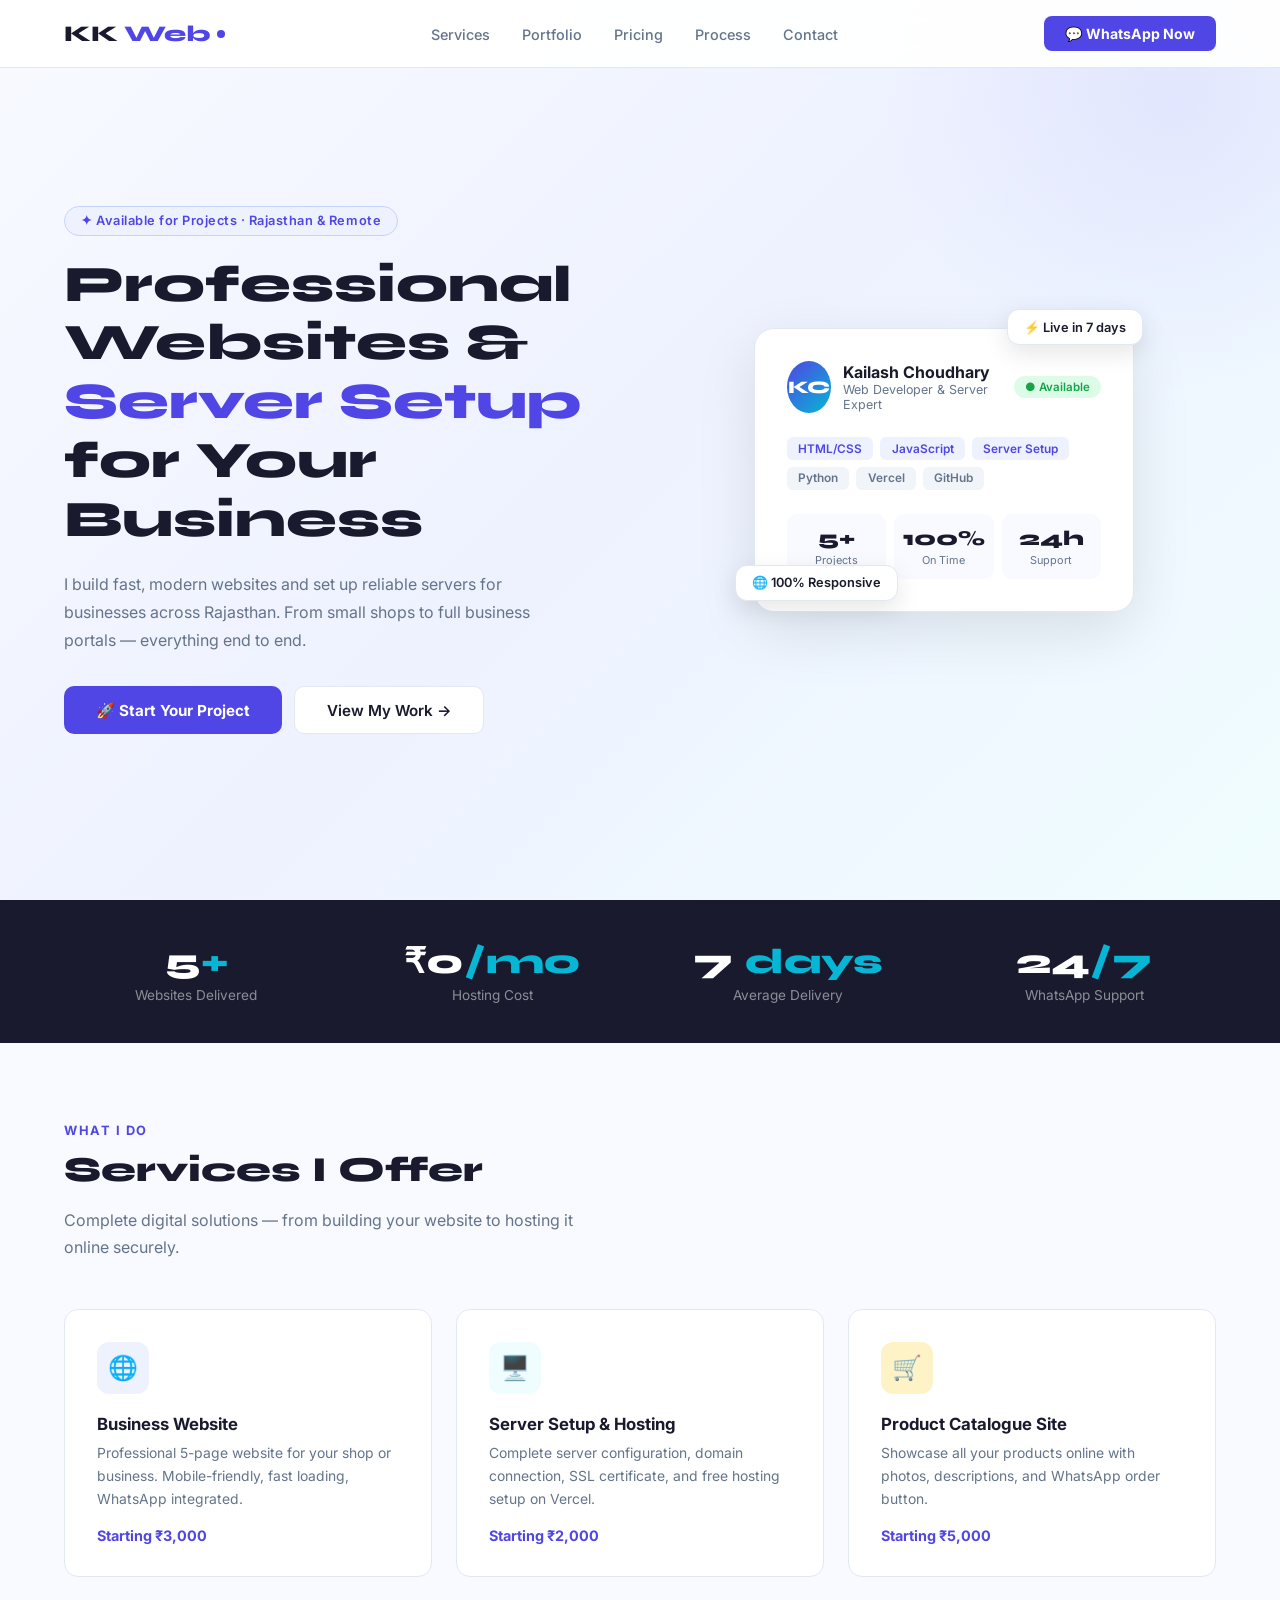
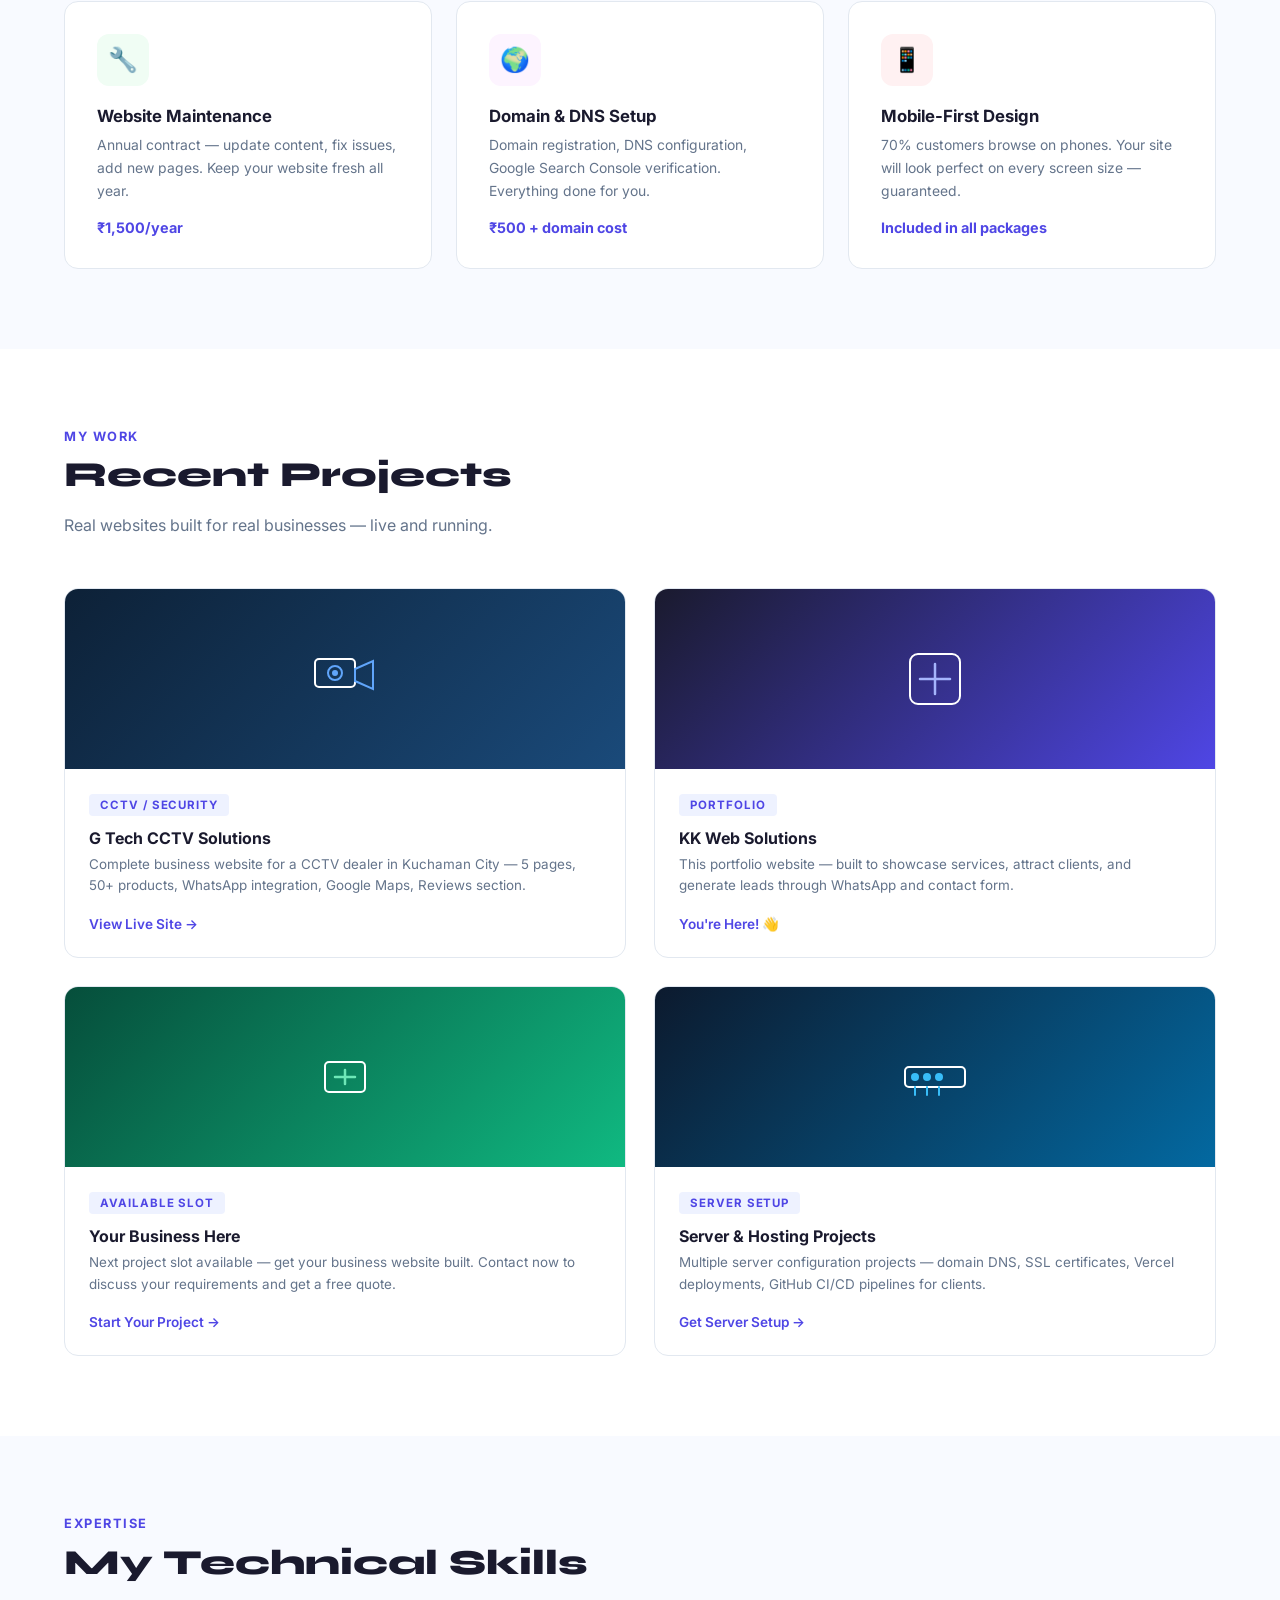
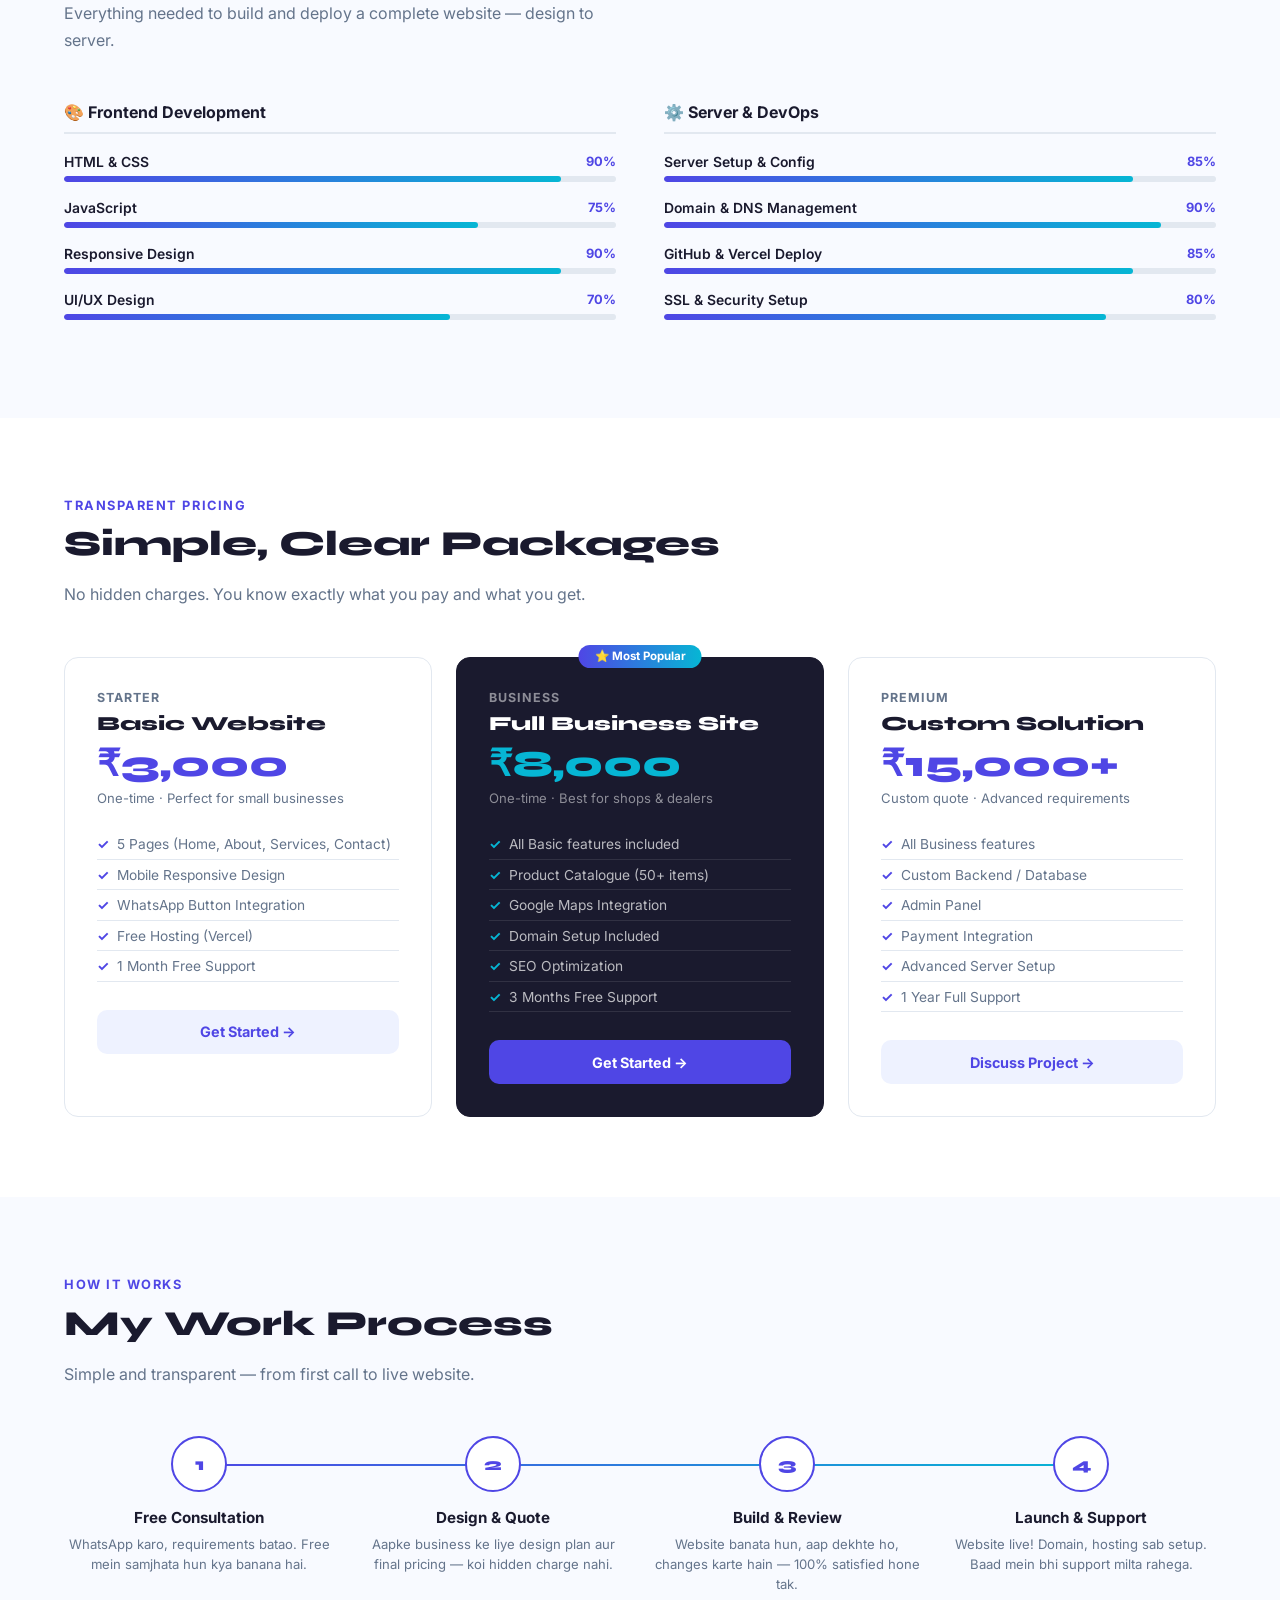
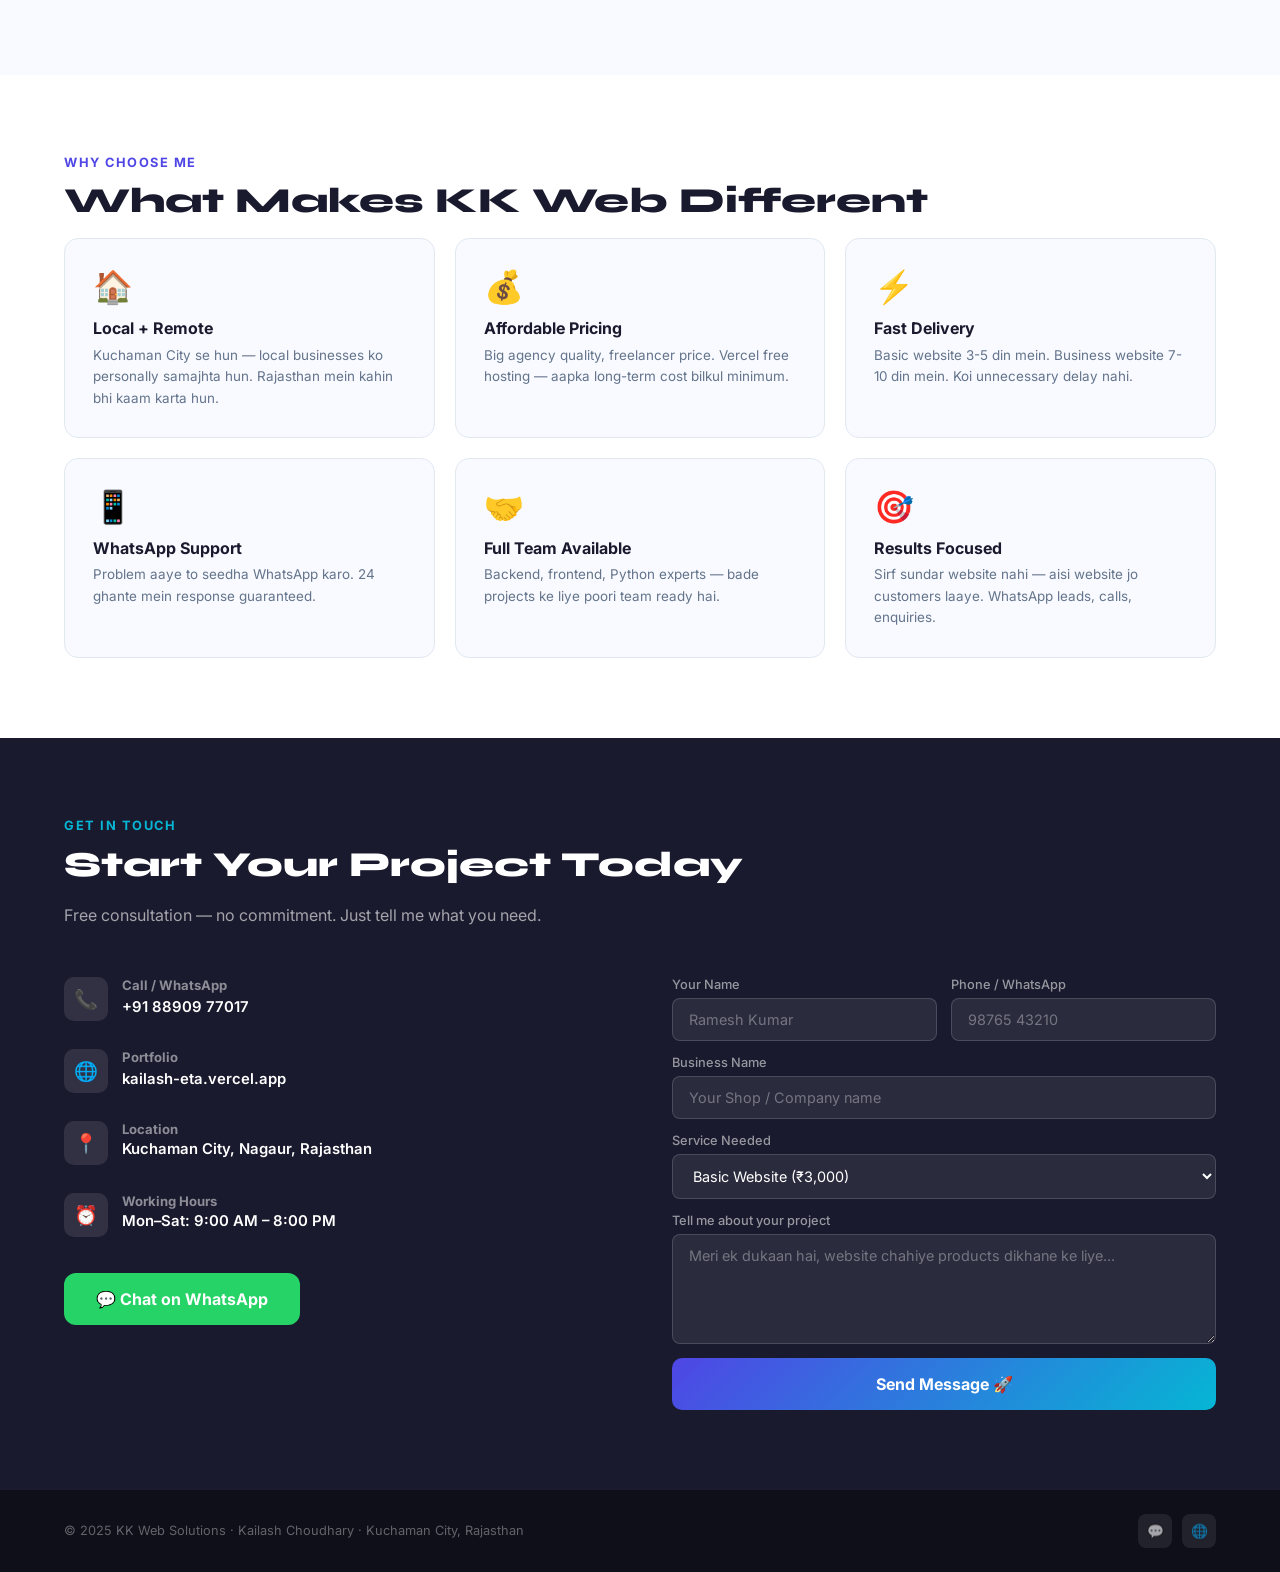
==== index.html @ e20eea6d "Rename kkweb-portfolio.html to index.html" ====
<!DOCTYPE html>
<html lang="en">
<head>
  <meta charset="UTF-8"/>
  <meta name="viewport" content="width=device-width, initial-scale=1.0"/>
  <title>KK Web Solutions — Web Developer & Server Expert</title>
  <meta name="description" content="KK Web Solutions — Professional website development, server setup & hosting for businesses across Rajasthan."/>
  <link rel="preconnect" href="https://fonts.googleapis.com"/>
  <link href="https://fonts.googleapis.com/css2?family=Inter:wght@400;500;600;700;800;900&family=Syne:wght@700;800&display=swap" rel="stylesheet"/>
  <style>
    *,*::before,*::after{box-sizing:border-box;margin:0;padding:0}
    :root{--primary:#1a1a2e;--accent:#4f46e5;--accent2:#06b6d4;--text:#1a1a2e;--muted:#64748b;--border:#e2e8f0;--bg:#fff;--bg2:#f8faff;--r:14px}
    html{scroll-behavior:smooth}
    body{font-family:'Inter',sans-serif;color:var(--text);background:var(--bg);overflow-x:hidden}

    /* NAV */
    .navbar{position:fixed;top:0;left:0;right:0;z-index:999;background:rgba(255,255,255,.93);backdrop-filter:blur(12px);border-bottom:1px solid var(--border);padding:0 5%;display:flex;align-items:center;justify-content:space-between;height:68px}
    .nav-logo{font-family:'Syne',sans-serif;font-size:1.4rem;font-weight:800;color:var(--primary);text-decoration:none;display:flex;align-items:center;gap:6px}
    .nav-logo span{color:var(--accent)}
    .nav-dot{width:8px;height:8px;border-radius:50%;background:var(--accent);display:inline-block;animation:pulse 2s infinite}
    @keyframes pulse{0%,100%{transform:scale(1);opacity:1}50%{transform:scale(1.5);opacity:.5}}
    .nav-links{display:flex;gap:2rem;list-style:none}
    .nav-links a{text-decoration:none;color:var(--muted);font-weight:500;font-size:.9rem;transition:color .2s}
    .nav-links a:hover{color:var(--accent)}
    .nav-cta{background:var(--accent);color:#fff;padding:.55rem 1.3rem;border-radius:8px;font-weight:700;font-size:.88rem;text-decoration:none;transition:background .2s;white-space:nowrap}
    .nav-cta:hover{background:#4338ca}
    .hamburger{display:none;background:none;border:none;cursor:pointer;font-size:1.5rem;color:var(--text)}
    .mobile-menu{display:none;position:fixed;top:68px;left:0;right:0;background:#fff;border-bottom:1px solid var(--border);padding:1rem 5%;z-index:998;flex-direction:column}
    .mobile-menu.open{display:flex}
    .mobile-menu a{padding:.9rem 0;color:var(--text);text-decoration:none;font-weight:600;border-bottom:1px solid var(--border);font-size:.95rem}

    /* HERO */
    .hero{min-height:100vh;padding:120px 5% 80px;display:flex;align-items:center;background:linear-gradient(135deg,#f8faff 0%,#eef2ff 50%,#f0fdff 100%);position:relative;overflow:hidden}
    .hero::before{content:'';position:absolute;top:-200px;right:-200px;width:600px;height:600px;background:radial-gradient(circle,rgba(79,70,229,.08) 0%,transparent 70%);border-radius:50%}
    .hero-inner{max-width:1200px;margin:0 auto;width:100%;display:grid;grid-template-columns:1fr 1fr;gap:4rem;align-items:center;position:relative;z-index:1}
    .hero-badge{display:inline-flex;align-items:center;gap:6px;background:#eef2ff;color:var(--accent);padding:.4rem 1rem;border-radius:50px;font-size:.8rem;font-weight:600;letter-spacing:.04em;margin-bottom:1.25rem;border:1px solid #c7d2fe}
    .hero h1{font-family:'Syne',sans-serif;font-size:clamp(2rem,4vw,3.2rem);font-weight:800;line-height:1.15;color:var(--primary);margin-bottom:1.25rem}
    .hero h1 em{color:var(--accent);font-style:normal}
    .hero p{font-size:1rem;color:var(--muted);line-height:1.75;margin-bottom:2rem;max-width:480px}
    .hero-btns{display:flex;gap:12px;flex-wrap:wrap}
    .btn-primary{background:var(--accent);color:#fff;padding:.85rem 2rem;border-radius:10px;font-weight:700;font-size:.95rem;text-decoration:none;transition:all .2s;display:inline-flex;align-items:center;gap:8px}
    .btn-primary:hover{background:#4338ca;transform:translateY(-2px);box-shadow:0 8px 24px rgba(79,70,229,.3)}
    .btn-secondary{background:#fff;color:var(--primary);padding:.85rem 2rem;border-radius:10px;font-weight:600;font-size:.95rem;text-decoration:none;transition:all .2s;border:1.5px solid var(--border);display:inline-flex;align-items:center;gap:8px}
    .btn-secondary:hover{border-color:var(--accent);color:var(--accent)}

    /* HERO CARD */
    .hero-visual{display:flex;align-items:center;justify-content:center;position:relative}
    .hero-card{background:#fff;border-radius:20px;padding:2rem;box-shadow:0 20px 60px rgba(0,0,0,.1);width:100%;max-width:380px;border:1px solid var(--border);position:relative}
    .float-badge{position:absolute;background:#fff;border-radius:12px;padding:.6rem 1rem;box-shadow:0 8px 24px rgba(0,0,0,.1);font-size:.8rem;font-weight:600;display:flex;align-items:center;gap:6px;border:1px solid var(--border);animation:floatY 3s ease-in-out infinite}
    .fb1{top:-20px;right:-10px}
    .fb2{bottom:10px;left:-20px;animation-delay:1s}
    @keyframes floatY{0%,100%{transform:translateY(0)}50%{transform:translateY(-8px)}}
    .hc-top{display:flex;align-items:center;gap:12px;margin-bottom:1.5rem}
    .hc-av{width:52px;height:52px;border-radius:50%;background:linear-gradient(135deg,var(--accent),var(--accent2));display:flex;align-items:center;justify-content:center;color:#fff;font-family:'Syne',sans-serif;font-weight:800;font-size:1.1rem}
    .hc-name{font-weight:700;font-size:1rem}
    .hc-role{font-size:.78rem;color:var(--muted)}
    .hc-status{margin-left:auto;background:#dcfce7;color:#16a34a;font-size:.72rem;font-weight:600;padding:.25rem .7rem;border-radius:50px;white-space:nowrap}
    .hc-tags{display:flex;flex-wrap:wrap;gap:7px;margin-bottom:1.5rem}
    .hc-tag{background:#f1f5f9;color:var(--muted);font-size:.74rem;font-weight:600;padding:.28rem .7rem;border-radius:6px}
    .hc-tag.on{background:#eef2ff;color:var(--accent)}
    .hc-stats{display:grid;grid-template-columns:1fr 1fr 1fr;gap:8px}
    .hc-stat{background:var(--bg2);border-radius:10px;padding:.75rem .5rem;text-align:center}
    .hc-stat-n{font-family:'Syne',sans-serif;font-weight:800;font-size:1.3rem;color:var(--primary)}
    .hc-stat-l{font-size:.68rem;color:var(--muted);margin-top:2px}

    /* STATS BAR */
    .stats-bar{background:var(--primary);padding:2.5rem 5%}
    .stats-bar-inner{max-width:1200px;margin:0 auto;display:grid;grid-template-columns:repeat(4,1fr);gap:2rem;text-align:center}
    .stat-n{font-family:'Syne',sans-serif;font-size:2.2rem;font-weight:800;color:#fff}
    .stat-n span{color:var(--accent2)}
    .stat-l{font-size:.85rem;color:rgba(255,255,255,.5);margin-top:4px}

    /* COMMON */
    section{padding:5rem 5%}
    .container{max-width:1200px;margin:0 auto}
    .eyebrow{font-size:.8rem;font-weight:700;letter-spacing:.12em;text-transform:uppercase;color:var(--accent);margin-bottom:.6rem}
    .s-title{font-family:'Syne',sans-serif;font-size:clamp(1.6rem,3vw,2.2rem);font-weight:800;color:var(--primary);margin-bottom:1rem}
    .s-sub{font-size:1rem;color:var(--muted);max-width:540px;line-height:1.7;margin-bottom:3rem}

    /* SERVICES */
    #services{background:var(--bg2)}
    .services-grid{display:grid;grid-template-columns:repeat(3,1fr);gap:24px}
    .svc-card{background:#fff;border-radius:var(--r);padding:2rem;border:1.5px solid var(--border);transition:all .3s;position:relative;overflow:hidden}
    .svc-card::before{content:'';position:absolute;top:0;left:0;right:0;height:3px;background:linear-gradient(90deg,var(--accent),var(--accent2));transform:scaleX(0);transition:transform .3s}
    .svc-card:hover{transform:translateY(-6px);box-shadow:0 20px 50px rgba(0,0,0,.08)}
    .svc-card:hover::before{transform:scaleX(1)}
    .svc-icon{width:52px;height:52px;border-radius:12px;display:flex;align-items:center;justify-content:center;font-size:1.5rem;margin-bottom:1.25rem}
    .svc-card h3{font-size:1.05rem;font-weight:700;margin-bottom:.5rem}
    .svc-card p{font-size:.87rem;color:var(--muted);line-height:1.65;margin-bottom:1rem}
    .svc-price{font-weight:700;color:var(--accent);font-size:.9rem}

    /* PORTFOLIO */
    #portfolio{background:#fff}
    .portfolio-grid{display:grid;grid-template-columns:repeat(2,1fr);gap:28px}
    .proj-card{border-radius:var(--r);overflow:hidden;border:1.5px solid var(--border);transition:all .3s}
    .proj-card:hover{transform:translateY(-4px);box-shadow:0 16px 40px rgba(0,0,0,.1)}
    .proj-thumb{height:180px;display:flex;align-items:center;justify-content:center}
    .proj-body{padding:1.5rem}
    .proj-tag{font-size:.72rem;font-weight:700;letter-spacing:.08em;text-transform:uppercase;color:var(--accent);background:#eef2ff;padding:.25rem .7rem;border-radius:4px;display:inline-block;margin-bottom:.75rem}
    .proj-body h3{font-size:1rem;font-weight:700;margin-bottom:.4rem}
    .proj-body p{font-size:.84rem;color:var(--muted);line-height:1.6;margin-bottom:1rem}
    .proj-link{font-size:.85rem;font-weight:600;color:var(--accent);text-decoration:none;display:inline-flex;align-items:center;gap:4px}
    .proj-link:hover{text-decoration:underline}

    /* SKILLS */
    #skills{background:var(--bg2)}
    .skills-grid{display:grid;grid-template-columns:repeat(2,1fr);gap:3rem}
    .skill-group h3{font-size:1rem;font-weight:700;margin-bottom:1.25rem;padding-bottom:.6rem;border-bottom:2px solid var(--border)}
    .skill-item{margin-bottom:1.1rem}
    .skill-top{display:flex;justify-content:space-between;margin-bottom:.4rem}
    .skill-name{font-size:.87rem;font-weight:600}
    .skill-pct{font-size:.8rem;color:var(--accent);font-weight:700}
    .skill-bar{height:6px;background:#e2e8f0;border-radius:3px;overflow:hidden}
    .skill-fill{height:100%;border-radius:3px;background:linear-gradient(90deg,var(--accent),var(--accent2))}

    /* PRICING */
    #pricing{background:#fff}
    .pricing-grid{display:grid;grid-template-columns:repeat(3,1fr);gap:24px}
    .price-card{border-radius:var(--r);border:1.5px solid var(--border);padding:2rem;transition:all .3s;position:relative}
    .price-card.featured{background:var(--primary);border-color:var(--primary);color:#fff}
    .feat-badge{position:absolute;top:-13px;left:50%;transform:translateX(-50%);background:linear-gradient(90deg,var(--accent),var(--accent2));color:#fff;font-size:.72rem;font-weight:700;padding:.3rem 1rem;border-radius:50px;white-space:nowrap}
    .price-card:not(.featured):hover{transform:translateY(-6px);box-shadow:0 20px 50px rgba(0,0,0,.08)}
    .p-label{font-size:.78rem;font-weight:700;letter-spacing:.08em;text-transform:uppercase;color:var(--muted);margin-bottom:.4rem}
    .price-card.featured .p-label{color:rgba(255,255,255,.5)}
    .p-name{font-family:'Syne',sans-serif;font-size:1.25rem;font-weight:800;margin-bottom:.4rem}
    .p-amount{font-family:'Syne',sans-serif;font-size:2.3rem;font-weight:800;color:var(--accent);margin-bottom:.2rem}
    .price-card.featured .p-amount{color:var(--accent2)}
    .p-desc{font-size:.82rem;color:var(--muted);margin-bottom:1.5rem}
    .price-card.featured .p-desc{color:rgba(255,255,255,.5)}
    .p-features{list-style:none;margin-bottom:1.75rem}
    .p-feat{font-size:.86rem;color:var(--muted);padding:.42rem 0;border-bottom:1px solid var(--border);display:flex;align-items:center;gap:8px}
    .price-card.featured .p-feat{color:rgba(255,255,255,.7);border-bottom-color:rgba(255,255,255,.1)}
    .p-feat::before{content:'✓';color:var(--accent);font-weight:700;flex-shrink:0}
    .price-card.featured .p-feat::before{color:var(--accent2)}
    .p-btn{display:block;text-align:center;padding:.85rem;border-radius:10px;font-weight:700;font-size:.9rem;text-decoration:none;background:#eef2ff;color:var(--accent);transition:all .2s}
    .price-card.featured .p-btn{background:var(--accent);color:#fff}
    .p-btn:hover{opacity:.85}

    /* PROCESS */
    #process{background:var(--bg2)}
    .process-steps{display:grid;grid-template-columns:repeat(4,1fr);gap:24px;position:relative}
    .process-steps::before{content:'';position:absolute;top:28px;left:10%;right:10%;height:2px;background:linear-gradient(90deg,var(--accent),var(--accent2))}
    .step{text-align:center;position:relative;z-index:1}
    .step-num{width:56px;height:56px;border-radius:50%;background:#fff;border:2px solid var(--accent);display:flex;align-items:center;justify-content:center;margin:0 auto 1rem;font-family:'Syne',sans-serif;font-weight:800;font-size:1.1rem;color:var(--accent)}
    .step h3{font-size:.95rem;font-weight:700;margin-bottom:.4rem}
    .step p{font-size:.82rem;color:var(--muted);line-height:1.55}

    /* WHY */
    #why{background:#fff}
    .why-grid{display:grid;grid-template-columns:repeat(3,1fr);gap:20px}
    .why-card{padding:1.75rem;border-radius:var(--r);background:var(--bg2);border:1px solid var(--border)}
    .why-icon{font-size:2rem;margin-bottom:.75rem}
    .why-card h3{font-size:1rem;font-weight:700;margin-bottom:.4rem}
    .why-card p{font-size:.84rem;color:var(--muted);line-height:1.6}

    /* CONTACT */
    #contact{background:var(--primary);color:#fff}
    #contact .s-title{color:#fff}
    #contact .s-sub{color:rgba(255,255,255,.6)}
    .contact-inner{display:grid;grid-template-columns:1fr 1fr;gap:4rem;align-items:start}
    .ci-item{display:flex;align-items:flex-start;gap:14px;margin-bottom:1.75rem}
    .ci-icon{width:44px;height:44px;border-radius:10px;background:rgba(255,255,255,.1);display:flex;align-items:center;justify-content:center;font-size:1.2rem;flex-shrink:0}
    .ci-item h4{font-size:.82rem;color:rgba(255,255,255,.5);margin-bottom:.2rem}
    .ci-item a,.ci-item p{color:#fff;text-decoration:none;font-weight:600;font-size:.93rem}
    .cf{display:flex;flex-direction:column;gap:14px}
    .f-row{display:grid;grid-template-columns:1fr 1fr;gap:14px}
    .fg{display:flex;flex-direction:column;gap:6px}
    .fg label{font-size:.8rem;color:rgba(255,255,255,.55);font-weight:500}
    .fg input,.fg textarea,.fg select{background:rgba(255,255,255,.08);border:1.5px solid rgba(255,255,255,.15);border-radius:8px;padding:.75rem 1rem;color:#fff;font-size:.9rem;font-family:inherit;outline:none;width:100%;transition:border-color .2s}
    .fg input::placeholder,.fg textarea::placeholder{color:rgba(255,255,255,.35)}
    .fg input:focus,.fg textarea:focus,.fg select:focus{border-color:var(--accent2)}
    .fg select option{background:var(--primary)}
    .fg textarea{resize:vertical;min-height:110px}
    .f-submit{background:linear-gradient(135deg,var(--accent),var(--accent2));color:#fff;border:none;padding:1rem;border-radius:10px;font-weight:700;font-size:1rem;cursor:pointer;font-family:inherit;transition:opacity .2s}
    .f-submit:hover{opacity:.9}

    /* FOOTER */
    footer{background:#0f0f1a;padding:1.5rem 5%;display:flex;align-items:center;justify-content:space-between;flex-wrap:wrap;gap:10px}
    footer p{font-size:.8rem;color:rgba(255,255,255,.35)}
    .f-soc{display:flex;gap:10px}
    .f-soc a{width:34px;height:34px;border-radius:8px;background:rgba(255,255,255,.08);display:flex;align-items:center;justify-content:center;color:rgba(255,255,255,.6);text-decoration:none;font-size:.85rem;transition:all .2s}
    .f-soc a:hover{background:var(--accent);color:#fff}

    /* MOBILE */
    @media(max-width:768px){
      .nav-links{display:none}
      .hamburger{display:block}
      .hero-inner{grid-template-columns:1fr}
      .hero-visual{display:none}
      .stats-bar-inner{grid-template-columns:repeat(2,1fr);gap:1.5rem}
      .services-grid,.why-grid{grid-template-columns:1fr}
      .portfolio-grid,.skills-grid,.pricing-grid{grid-template-columns:1fr}
      .process-steps{grid-template-columns:repeat(2,1fr)}
      .process-steps::before{display:none}
      .contact-inner{grid-template-columns:1fr}
      .f-row{grid-template-columns:1fr}
      footer{flex-direction:column;text-align:center}
    }
  </style>
</head>
<body>

<nav class="navbar">
  <a href="#" class="nav-logo">KK<span>Web</span> <div class="nav-dot"></div></a>
  <ul class="nav-links">
    <li><a href="#services">Services</a></li>
    <li><a href="#portfolio">Portfolio</a></li>
    <li><a href="#pricing">Pricing</a></li>
    <li><a href="#process">Process</a></li>
    <li><a href="#contact">Contact</a></li>
  </ul>
  <a href="https://wa.me/918890977017" target="_blank" class="nav-cta">💬 WhatsApp Now</a>
  <button class="hamburger" onclick="document.querySelector('.mobile-menu').classList.toggle('open')">☰</button>
</nav>

<div class="mobile-menu">
  <a href="#services" onclick="this.parentElement.classList.remove('open')">Services</a>
  <a href="#portfolio" onclick="this.parentElement.classList.remove('open')">Portfolio</a>
  <a href="#pricing" onclick="this.parentElement.classList.remove('open')">Pricing</a>
  <a href="#process" onclick="this.parentElement.classList.remove('open')">Process</a>
  <a href="#contact" onclick="this.parentElement.classList.remove('open')">Contact</a>
</div>

<!-- HERO -->
<section class="hero">
  <div class="hero-inner">
    <div>
      <div class="hero-badge">✦ Available for Projects · Rajasthan & Remote</div>
      <h1>Professional Websites &<em> Server Setup</em> for Your Business</h1>
      <p>I build fast, modern websites and set up reliable servers for businesses across Rajasthan. From small shops to full business portals — everything end to end.</p>
      <div class="hero-btns">
        <a href="#contact" class="btn-primary">🚀 Start Your Project</a>
        <a href="#portfolio" class="btn-secondary">View My Work →</a>
      </div>
    </div>
    <div class="hero-visual">
      <div class="hero-card">
        <div class="float-badge fb1">⚡ Live in 7 days</div>
        <div class="float-badge fb2">🌐 100% Responsive</div>
        <div class="hc-top">
          <div class="hc-av">KC</div>
          <div>
            <div class="hc-name">Kailash Choudhary</div>
            <div class="hc-role">Web Developer & Server Expert</div>
          </div>
          <div class="hc-status">● Available</div>
        </div>
        <div class="hc-tags">
          <span class="hc-tag on">HTML/CSS</span>
          <span class="hc-tag on">JavaScript</span>
          <span class="hc-tag on">Server Setup</span>
          <span class="hc-tag">Python</span>
          <span class="hc-tag">Vercel</span>
          <span class="hc-tag">GitHub</span>
        </div>
        <div class="hc-stats">
          <div class="hc-stat"><div class="hc-stat-n">5+</div><div class="hc-stat-l">Projects</div></div>
          <div class="hc-stat"><div class="hc-stat-n">100%</div><div class="hc-stat-l">On Time</div></div>
          <div class="hc-stat"><div class="hc-stat-n">24h</div><div class="hc-stat-l">Support</div></div>
        </div>
      </div>
    </div>
  </div>
</section>

<!-- STATS -->
<div class="stats-bar">
  <div class="stats-bar-inner">
    <div><div class="stat-n">5<span>+</span></div><div class="stat-l">Websites Delivered</div></div>
    <div><div class="stat-n">₹0<span>/mo</span></div><div class="stat-l">Hosting Cost</div></div>
    <div><div class="stat-n">7<span> days</span></div><div class="stat-l">Average Delivery</div></div>
    <div><div class="stat-n">24<span>/7</span></div><div class="stat-l">WhatsApp Support</div></div>
  </div>
</div>

<!-- SERVICES -->
<section id="services">
  <div class="container">
    <div class="eyebrow">What I Do</div>
    <div class="s-title">Services I Offer</div>
    <p class="s-sub">Complete digital solutions — from building your website to hosting it online securely.</p>
    <div class="services-grid">
      <div class="svc-card"><div class="svc-icon" style="background:#eef2ff">🌐</div><h3>Business Website</h3><p>Professional 5-page website for your shop or business. Mobile-friendly, fast loading, WhatsApp integrated.</p><div class="svc-price">Starting ₹3,000</div></div>
      <div class="svc-card"><div class="svc-icon" style="background:#f0fdff">🖥️</div><h3>Server Setup & Hosting</h3><p>Complete server configuration, domain connection, SSL certificate, and free hosting setup on Vercel.</p><div class="svc-price">Starting ₹2,000</div></div>
      <div class="svc-card"><div class="svc-icon" style="background:#fef3c7">🛒</div><h3>Product Catalogue Site</h3><p>Showcase all your products online with photos, descriptions, and WhatsApp order button.</p><div class="svc-price">Starting ₹5,000</div></div>
      <div class="svc-card"><div class="svc-icon" style="background:#f0fdf4">🔧</div><h3>Website Maintenance</h3><p>Annual contract — update content, fix issues, add new pages. Keep your website fresh all year.</p><div class="svc-price">₹1,500/year</div></div>
      <div class="svc-card"><div class="svc-icon" style="background:#fdf4ff">🌍</div><h3>Domain & DNS Setup</h3><p>Domain registration, DNS configuration, Google Search Console verification. Everything done for you.</p><div class="svc-price">₹500 + domain cost</div></div>
      <div class="svc-card"><div class="svc-icon" style="background:#fff1f2">📱</div><h3>Mobile-First Design</h3><p>70% customers browse on phones. Your site will look perfect on every screen size — guaranteed.</p><div class="svc-price">Included in all packages</div></div>
    </div>
  </div>
</section>

<!-- PORTFOLIO -->
<section id="portfolio">
  <div class="container">
    <div class="eyebrow">My Work</div>
    <div class="s-title">Recent Projects</div>
    <p class="s-sub">Real websites built for real businesses — live and running.</p>
    <div class="portfolio-grid">
      <div class="proj-card">
        <div class="proj-thumb" style="background:linear-gradient(135deg,#0d2137,#1a4a7a)">
          <svg width="80" height="80" viewBox="0 0 80 80" fill="none"><rect x="10" y="20" width="40" height="28" rx="4" fill="none" stroke="#fff" stroke-width="2"/><path d="M50 30l18-8v28l-18-8z" fill="none" stroke="#60a5fa" stroke-width="2"/><circle cx="30" cy="34" r="7" fill="none" stroke="#60a5fa" stroke-width="2"/><circle cx="30" cy="34" r="3" fill="#60a5fa"/></svg>
        </div>
        <div class="proj-body">
          <span class="proj-tag">CCTV / Security</span>
          <h3>G Tech CCTV Solutions</h3>
          <p>Complete business website for a CCTV dealer in Kuchaman City — 5 pages, 50+ products, WhatsApp integration, Google Maps, Reviews section.</p>
          <a href="https://www.gtechcctv.com" target="_blank" class="proj-link">View Live Site →</a>
        </div>
      </div>
      <div class="proj-card">
        <div class="proj-thumb" style="background:linear-gradient(135deg,#1a1a2e,#4f46e5)">
          <svg width="80" height="80" viewBox="0 0 80 80" fill="none"><rect x="15" y="15" width="50" height="50" rx="8" fill="none" stroke="#fff" stroke-width="2"/><path d="M25 40h30M40 25v30" stroke="#a5b4fc" stroke-width="2.5" stroke-linecap="round"/></svg>
        </div>
        <div class="proj-body">
          <span class="proj-tag">Portfolio</span>
          <h3>KK Web Solutions</h3>
          <p>This portfolio website — built to showcase services, attract clients, and generate leads through WhatsApp and contact form.</p>
          <a href="#" class="proj-link">You're Here! 👋</a>
        </div>
      </div>
      <div class="proj-card">
        <div class="proj-thumb" style="background:linear-gradient(135deg,#064e3b,#10b981)">
          <svg width="80" height="80" viewBox="0 0 80 80" fill="none"><rect x="20" y="25" width="40" height="30" rx="4" fill="none" stroke="#fff" stroke-width="2"/><path d="M30 40h20M40 33v14" stroke="#6ee7b7" stroke-width="2.5" stroke-linecap="round"/></svg>
        </div>
        <div class="proj-body">
          <span class="proj-tag">Available Slot</span>
          <h3>Your Business Here</h3>
          <p>Next project slot available — get your business website built. Contact now to discuss your requirements and get a free quote.</p>
          <a href="#contact" class="proj-link">Start Your Project →</a>
        </div>
      </div>
      <div class="proj-card">
        <div class="proj-thumb" style="background:linear-gradient(135deg,#0c1a2e,#0369a1)">
          <svg width="80" height="80" viewBox="0 0 80 80" fill="none"><rect x="10" y="30" width="60" height="20" rx="4" fill="none" stroke="#fff" stroke-width="2"/><circle cx="20" cy="40" r="4" fill="#38bdf8"/><circle cx="32" cy="40" r="4" fill="#38bdf8"/><circle cx="44" cy="40" r="4" fill="#38bdf8"/><path d="M20 50v8M32 50v8M44 50v8" stroke="#38bdf8" stroke-width="2" stroke-linecap="round"/></svg>
        </div>
        <div class="proj-body">
          <span class="proj-tag">Server Setup</span>
          <h3>Server & Hosting Projects</h3>
          <p>Multiple server configuration projects — domain DNS, SSL certificates, Vercel deployments, GitHub CI/CD pipelines for clients.</p>
          <a href="#contact" class="proj-link">Get Server Setup →</a>
        </div>
      </div>
    </div>
  </div>
</section>

<!-- SKILLS -->
<section id="skills">
  <div class="container">
    <div class="eyebrow">Expertise</div>
    <div class="s-title">My Technical Skills</div>
    <p class="s-sub">Everything needed to build and deploy a complete website — design to server.</p>
    <div class="skills-grid">
      <div class="skill-group">
        <h3>🎨 Frontend Development</h3>
        <div class="skill-item"><div class="skill-top"><span class="skill-name">HTML & CSS</span><span class="skill-pct">90%</span></div><div class="skill-bar"><div class="skill-fill" style="width:90%"></div></div></div>
        <div class="skill-item"><div class="skill-top"><span class="skill-name">JavaScript</span><span class="skill-pct">75%</span></div><div class="skill-bar"><div class="skill-fill" style="width:75%"></div></div></div>
        <div class="skill-item"><div class="skill-top"><span class="skill-name">Responsive Design</span><span class="skill-pct">90%</span></div><div class="skill-bar"><div class="skill-fill" style="width:90%"></div></div></div>
        <div class="skill-item"><div class="skill-top"><span class="skill-name">UI/UX Design</span><span class="skill-pct">70%</span></div><div class="skill-bar"><div class="skill-fill" style="width:70%"></div></div></div>
      </div>
      <div class="skill-group">
        <h3>⚙️ Server & DevOps</h3>
        <div class="skill-item"><div class="skill-top"><span class="skill-name">Server Setup & Config</span><span class="skill-pct">85%</span></div><div class="skill-bar"><div class="skill-fill" style="width:85%"></div></div></div>
        <div class="skill-item"><div class="skill-top"><span class="skill-name">Domain & DNS Management</span><span class="skill-pct">90%</span></div><div class="skill-bar"><div class="skill-fill" style="width:90%"></div></div></div>
        <div class="skill-item"><div class="skill-top"><span class="skill-name">GitHub & Vercel Deploy</span><span class="skill-pct">85%</span></div><div class="skill-bar"><div class="skill-fill" style="width:85%"></div></div></div>
        <div class="skill-item"><div class="skill-top"><span class="skill-name">SSL & Security Setup</span><span class="skill-pct">80%</span></div><div class="skill-bar"><div class="skill-fill" style="width:80%"></div></div></div>
      </div>
    </div>
  </div>
</section>

<!-- PRICING -->
<section id="pricing">
  <div class="container">
    <div class="eyebrow">Transparent Pricing</div>
    <div class="s-title">Simple, Clear Packages</div>
    <p class="s-sub">No hidden charges. You know exactly what you pay and what you get.</p>
    <div class="pricing-grid">
      <div class="price-card">
        <div class="p-label">Starter</div>
        <div class="p-name">Basic Website</div>
        <div class="p-amount">₹3,000</div>
        <div class="p-desc">One-time · Perfect for small businesses</div>
        <ul class="p-features">
          <li class="p-feat">5 Pages (Home, About, Services, Contact)</li>
          <li class="p-feat">Mobile Responsive Design</li>
          <li class="p-feat">WhatsApp Button Integration</li>
          <li class="p-feat">Free Hosting (Vercel)</li>
          <li class="p-feat">1 Month Free Support</li>
        </ul>
        <a href="https://wa.me/918890977017?text=Hello%20KK%20Web%20Solutions%2C%20Basic%20Website%20chahiye" target="_blank" class="p-btn">Get Started →</a>
      </div>
      <div class="price-card featured">
        <div class="feat-badge">⭐ Most Popular</div>
        <div class="p-label">Business</div>
        <div class="p-name">Full Business Site</div>
        <div class="p-amount">₹8,000</div>
        <div class="p-desc">One-time · Best for shops & dealers</div>
        <ul class="p-features">
          <li class="p-feat">All Basic features included</li>
          <li class="p-feat">Product Catalogue (50+ items)</li>
          <li class="p-feat">Google Maps Integration</li>
          <li class="p-feat">Domain Setup Included</li>
          <li class="p-feat">SEO Optimization</li>
          <li class="p-feat">3 Months Free Support</li>
        </ul>
        <a href="https://wa.me/918890977017?text=Hello%20KK%20Web%20Solutions%2C%20Business%20Website%20chahiye" target="_blank" class="p-btn">Get Started →</a>
      </div>
      <div class="price-card">
        <div class="p-label">Premium</div>
        <div class="p-name">Custom Solution</div>
        <div class="p-amount">₹15,000+</div>
        <div class="p-desc">Custom quote · Advanced requirements</div>
        <ul class="p-features">
          <li class="p-feat">All Business features</li>
          <li class="p-feat">Custom Backend / Database</li>
          <li class="p-feat">Admin Panel</li>
          <li class="p-feat">Payment Integration</li>
          <li class="p-feat">Advanced Server Setup</li>
          <li class="p-feat">1 Year Full Support</li>
        </ul>
        <a href="https://wa.me/918890977017?text=Hello%20KK%20Web%20Solutions%2C%20Custom%20Solution%20chahiye" target="_blank" class="p-btn">Discuss Project →</a>
      </div>
    </div>
  </div>
</section>

<!-- PROCESS -->
<section id="process">
  <div class="container">
    <div class="eyebrow">How It Works</div>
    <div class="s-title">My Work Process</div>
    <p class="s-sub">Simple and transparent — from first call to live website.</p>
    <div class="process-steps">
      <div class="step"><div class="step-num">1</div><h3>Free Consultation</h3><p>WhatsApp karo, requirements batao. Free mein samjhata hun kya banana hai.</p></div>
      <div class="step"><div class="step-num">2</div><h3>Design & Quote</h3><p>Aapke business ke liye design plan aur final pricing — koi hidden charge nahi.</p></div>
      <div class="step"><div class="step-num">3</div><h3>Build & Review</h3><p>Website banata hun, aap dekhte ho, changes karte hain — 100% satisfied hone tak.</p></div>
      <div class="step"><div class="step-num">4</div><h3>Launch & Support</h3><p>Website live! Domain, hosting sab setup. Baad mein bhi support milta rahega.</p></div>
    </div>
  </div>
</section>

<!-- WHY -->
<section id="why">
  <div class="container">
    <div class="eyebrow">Why Choose Me</div>
    <div class="s-title">What Makes KK Web Different</div>
    <div class="why-grid">
      <div class="why-card"><div class="why-icon">🏠</div><h3>Local + Remote</h3><p>Kuchaman City se hun — local businesses ko personally samajhta hun. Rajasthan mein kahin bhi kaam karta hun.</p></div>
      <div class="why-card"><div class="why-icon">💰</div><h3>Affordable Pricing</h3><p>Big agency quality, freelancer price. Vercel free hosting — aapka long-term cost bilkul minimum.</p></div>
      <div class="why-card"><div class="why-icon">⚡</div><h3>Fast Delivery</h3><p>Basic website 3-5 din mein. Business website 7-10 din mein. Koi unnecessary delay nahi.</p></div>
      <div class="why-card"><div class="why-icon">📱</div><h3>WhatsApp Support</h3><p>Problem aaye to seedha WhatsApp karo. 24 ghante mein response guaranteed.</p></div>
      <div class="why-card"><div class="why-icon">🤝</div><h3>Full Team Available</h3><p>Backend, frontend, Python experts — bade projects ke liye poori team ready hai.</p></div>
      <div class="why-card"><div class="why-icon">🎯</div><h3>Results Focused</h3><p>Sirf sundar website nahi — aisi website jo customers laaye. WhatsApp leads, calls, enquiries.</p></div>
    </div>
  </div>
</section>

<!-- CONTACT -->
<section id="contact">
  <div class="container">
    <div class="eyebrow" style="color:var(--accent2)">Get In Touch</div>
    <div class="s-title">Start Your Project Today</div>
    <p class="s-sub">Free consultation — no commitment. Just tell me what you need.</p>
    <div class="contact-inner">
      <div>
        <div class="ci-item"><div class="ci-icon">📞</div><div><h4>Call / WhatsApp</h4><a href="tel:+918890977017">+91 88909 77017</a></div></div>
        <div class="ci-item"><div class="ci-icon">🌐</div><div><h4>Portfolio</h4><a href="https://kailash-eta.vercel.app" target="_blank">kailash-eta.vercel.app</a></div></div>
        <div class="ci-item"><div class="ci-icon">📍</div><div><h4>Location</h4><p>Kuchaman City, Nagaur, Rajasthan</p></div></div>
        <div class="ci-item"><div class="ci-icon">⏰</div><div><h4>Working Hours</h4><p>Mon–Sat: 9:00 AM – 8:00 PM</p></div></div>
        <a href="https://wa.me/918890977017?text=Hello%20KK%20Web%20Solutions%2C%20mujhe%20website%20banwani%20hai" target="_blank" style="display:inline-flex;align-items:center;gap:10px;background:#25d366;color:#fff;padding:1rem 2rem;border-radius:12px;font-weight:700;text-decoration:none;margin-top:.5rem">💬 Chat on WhatsApp</a>
      </div>
      <form class="cf" onsubmit="submitForm(event)">
        <div class="f-row">
          <div class="fg"><label>Your Name</label><input type="text" placeholder="Ramesh Kumar" required/></div>
          <div class="fg"><label>Phone / WhatsApp</label><input type="tel" placeholder="98765 43210" required/></div>
        </div>
        <div class="fg"><label>Business Name</label><input type="text" placeholder="Your Shop / Company name"/></div>
        <div class="fg"><label>Service Needed</label>
          <select>
            <option>Basic Website (₹3,000)</option>
            <option>Business Website (₹8,000)</option>
            <option>Product Catalogue</option>
            <option>Server Setup</option>
            <option>Custom Solution</option>
          </select>
        </div>
        <div class="fg"><label>Tell me about your project</label><textarea placeholder="Meri ek dukaan hai, website chahiye products dikhane ke liye..."></textarea></div>
        <button type="submit" class="f-submit">Send Message 🚀</button>
      </form>
    </div>
  </div>
</section>

<footer>
  <p>© 2025 KK Web Solutions · Kailash Choudhary · Kuchaman City, Rajasthan</p>
  <div class="f-soc">
    <a href="https://wa.me/918890977017" target="_blank">💬</a>
    <a href="https://kailash-eta.vercel.app" target="_blank">🌐</a>
  </div>
</footer>

<script>
function submitForm(e) {
  e.preventDefault();
  const els = e.target.elements;
  const name = e.target.querySelector('input[type=text]').value;
  const phone = e.target.querySelector('input[type=tel]').value;
  const biz = e.target.querySelectorAll('input[type=text]')[1]?.value || '';
  const svc = e.target.querySelector('select').value;
  const msg = e.target.querySelector('textarea').value;
  const text = `Hello KK Web Solutions!\n\nName: ${name}\nPhone: ${phone}\nBusiness: ${biz}\nService: ${svc}\n\n${msg}`;
  window.open(`https://wa.me/918890977017?text=${encodeURIComponent(text)}`, '_blank');
}
</script>
</body>
</html>
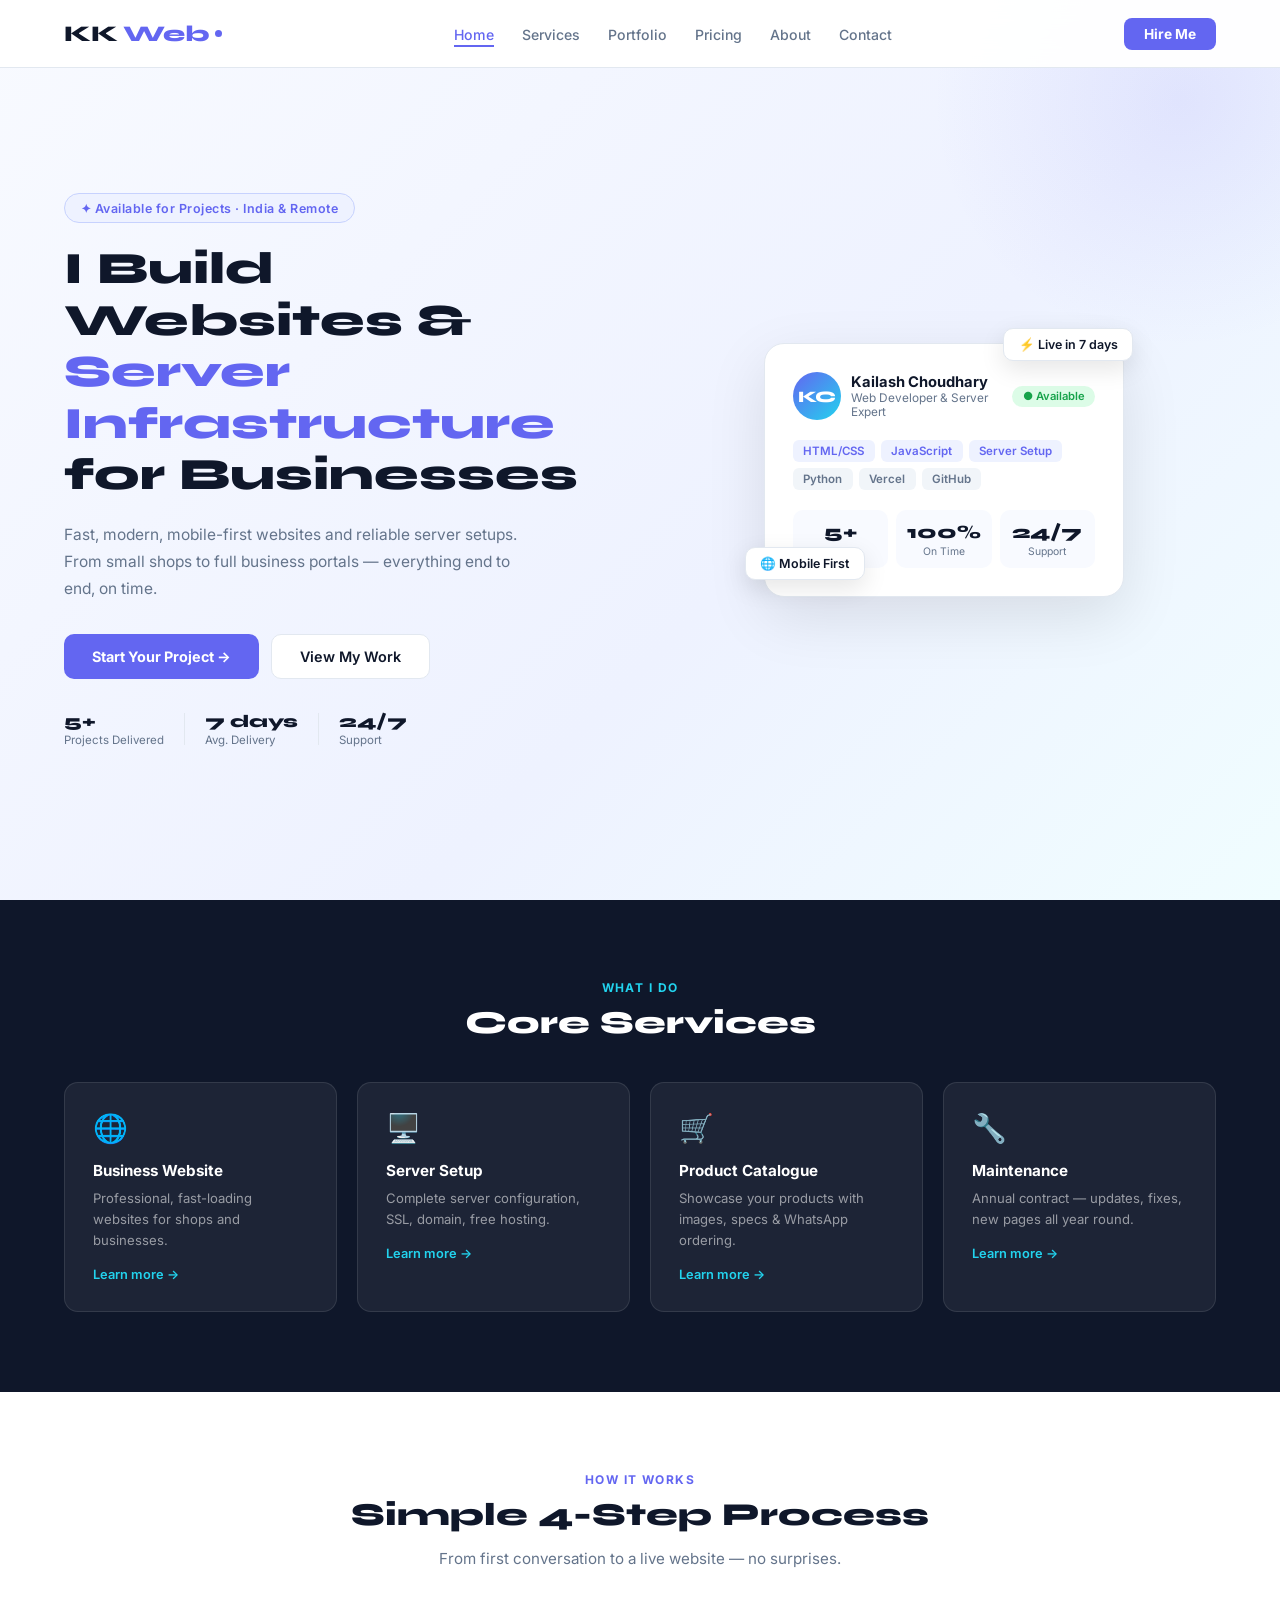
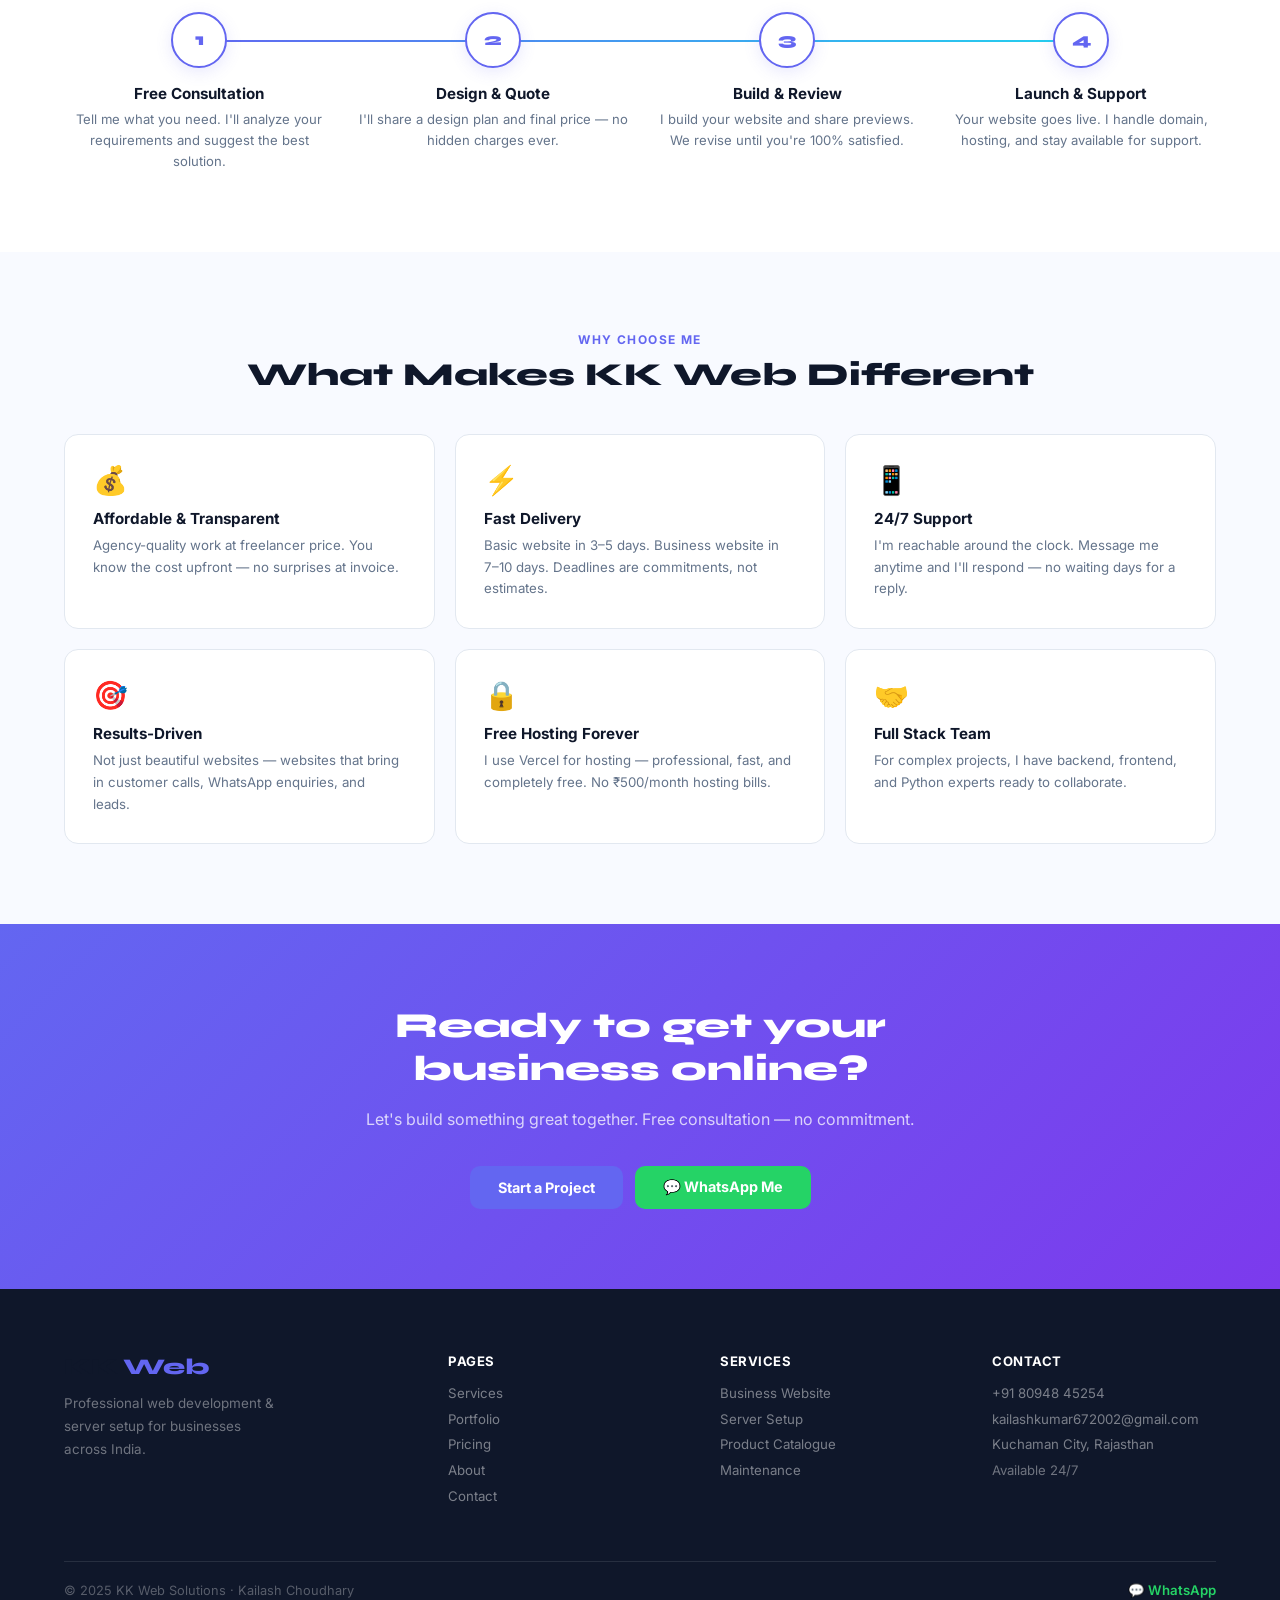
==== commit 5580b055: "Add files via upload" ====
--- a/index.html
+++ b/index.html
@@ -4,239 +4,58 @@
   <meta charset="UTF-8"/>
   <meta name="viewport" content="width=device-width, initial-scale=1.0"/>
   <title>KK Web Solutions — Web Developer & Server Expert</title>
-  <meta name="description" content="KK Web Solutions — Professional website development, server setup & hosting for businesses across Rajasthan."/>
+  <meta name="description" content="KK Web Solutions — Professional website development, server setup & hosting. Fast delivery, transparent pricing."/>
   <link rel="preconnect" href="https://fonts.googleapis.com"/>
   <link href="https://fonts.googleapis.com/css2?family=Inter:wght@400;500;600;700;800;900&family=Syne:wght@700;800&display=swap" rel="stylesheet"/>
-  <style>
-    *,*::before,*::after{box-sizing:border-box;margin:0;padding:0}
-    :root{--primary:#1a1a2e;--accent:#4f46e5;--accent2:#06b6d4;--text:#1a1a2e;--muted:#64748b;--border:#e2e8f0;--bg:#fff;--bg2:#f8faff;--r:14px}
-    html{scroll-behavior:smooth}
-    body{font-family:'Inter',sans-serif;color:var(--text);background:var(--bg);overflow-x:hidden}
-
-    /* NAV */
-    .navbar{position:fixed;top:0;left:0;right:0;z-index:999;background:rgba(255,255,255,.93);backdrop-filter:blur(12px);border-bottom:1px solid var(--border);padding:0 5%;display:flex;align-items:center;justify-content:space-between;height:68px}
-    .nav-logo{font-family:'Syne',sans-serif;font-size:1.4rem;font-weight:800;color:var(--primary);text-decoration:none;display:flex;align-items:center;gap:6px}
-    .nav-logo span{color:var(--accent)}
-    .nav-dot{width:8px;height:8px;border-radius:50%;background:var(--accent);display:inline-block;animation:pulse 2s infinite}
-    @keyframes pulse{0%,100%{transform:scale(1);opacity:1}50%{transform:scale(1.5);opacity:.5}}
-    .nav-links{display:flex;gap:2rem;list-style:none}
-    .nav-links a{text-decoration:none;color:var(--muted);font-weight:500;font-size:.9rem;transition:color .2s}
-    .nav-links a:hover{color:var(--accent)}
-    .nav-cta{background:var(--accent);color:#fff;padding:.55rem 1.3rem;border-radius:8px;font-weight:700;font-size:.88rem;text-decoration:none;transition:background .2s;white-space:nowrap}
-    .nav-cta:hover{background:#4338ca}
-    .hamburger{display:none;background:none;border:none;cursor:pointer;font-size:1.5rem;color:var(--text)}
-    .mobile-menu{display:none;position:fixed;top:68px;left:0;right:0;background:#fff;border-bottom:1px solid var(--border);padding:1rem 5%;z-index:998;flex-direction:column}
-    .mobile-menu.open{display:flex}
-    .mobile-menu a{padding:.9rem 0;color:var(--text);text-decoration:none;font-weight:600;border-bottom:1px solid var(--border);font-size:.95rem}
-
-    /* HERO */
-    .hero{min-height:100vh;padding:120px 5% 80px;display:flex;align-items:center;background:linear-gradient(135deg,#f8faff 0%,#eef2ff 50%,#f0fdff 100%);position:relative;overflow:hidden}
-    .hero::before{content:'';position:absolute;top:-200px;right:-200px;width:600px;height:600px;background:radial-gradient(circle,rgba(79,70,229,.08) 0%,transparent 70%);border-radius:50%}
-    .hero-inner{max-width:1200px;margin:0 auto;width:100%;display:grid;grid-template-columns:1fr 1fr;gap:4rem;align-items:center;position:relative;z-index:1}
-    .hero-badge{display:inline-flex;align-items:center;gap:6px;background:#eef2ff;color:var(--accent);padding:.4rem 1rem;border-radius:50px;font-size:.8rem;font-weight:600;letter-spacing:.04em;margin-bottom:1.25rem;border:1px solid #c7d2fe}
-    .hero h1{font-family:'Syne',sans-serif;font-size:clamp(2rem,4vw,3.2rem);font-weight:800;line-height:1.15;color:var(--primary);margin-bottom:1.25rem}
-    .hero h1 em{color:var(--accent);font-style:normal}
-    .hero p{font-size:1rem;color:var(--muted);line-height:1.75;margin-bottom:2rem;max-width:480px}
-    .hero-btns{display:flex;gap:12px;flex-wrap:wrap}
-    .btn-primary{background:var(--accent);color:#fff;padding:.85rem 2rem;border-radius:10px;font-weight:700;font-size:.95rem;text-decoration:none;transition:all .2s;display:inline-flex;align-items:center;gap:8px}
-    .btn-primary:hover{background:#4338ca;transform:translateY(-2px);box-shadow:0 8px 24px rgba(79,70,229,.3)}
-    .btn-secondary{background:#fff;color:var(--primary);padding:.85rem 2rem;border-radius:10px;font-weight:600;font-size:.95rem;text-decoration:none;transition:all .2s;border:1.5px solid var(--border);display:inline-flex;align-items:center;gap:8px}
-    .btn-secondary:hover{border-color:var(--accent);color:var(--accent)}
-
-    /* HERO CARD */
-    .hero-visual{display:flex;align-items:center;justify-content:center;position:relative}
-    .hero-card{background:#fff;border-radius:20px;padding:2rem;box-shadow:0 20px 60px rgba(0,0,0,.1);width:100%;max-width:380px;border:1px solid var(--border);position:relative}
-    .float-badge{position:absolute;background:#fff;border-radius:12px;padding:.6rem 1rem;box-shadow:0 8px 24px rgba(0,0,0,.1);font-size:.8rem;font-weight:600;display:flex;align-items:center;gap:6px;border:1px solid var(--border);animation:floatY 3s ease-in-out infinite}
-    .fb1{top:-20px;right:-10px}
-    .fb2{bottom:10px;left:-20px;animation-delay:1s}
-    @keyframes floatY{0%,100%{transform:translateY(0)}50%{transform:translateY(-8px)}}
-    .hc-top{display:flex;align-items:center;gap:12px;margin-bottom:1.5rem}
-    .hc-av{width:52px;height:52px;border-radius:50%;background:linear-gradient(135deg,var(--accent),var(--accent2));display:flex;align-items:center;justify-content:center;color:#fff;font-family:'Syne',sans-serif;font-weight:800;font-size:1.1rem}
-    .hc-name{font-weight:700;font-size:1rem}
-    .hc-role{font-size:.78rem;color:var(--muted)}
-    .hc-status{margin-left:auto;background:#dcfce7;color:#16a34a;font-size:.72rem;font-weight:600;padding:.25rem .7rem;border-radius:50px;white-space:nowrap}
-    .hc-tags{display:flex;flex-wrap:wrap;gap:7px;margin-bottom:1.5rem}
-    .hc-tag{background:#f1f5f9;color:var(--muted);font-size:.74rem;font-weight:600;padding:.28rem .7rem;border-radius:6px}
-    .hc-tag.on{background:#eef2ff;color:var(--accent)}
-    .hc-stats{display:grid;grid-template-columns:1fr 1fr 1fr;gap:8px}
-    .hc-stat{background:var(--bg2);border-radius:10px;padding:.75rem .5rem;text-align:center}
-    .hc-stat-n{font-family:'Syne',sans-serif;font-weight:800;font-size:1.3rem;color:var(--primary)}
-    .hc-stat-l{font-size:.68rem;color:var(--muted);margin-top:2px}
-
-    /* STATS BAR */
-    .stats-bar{background:var(--primary);padding:2.5rem 5%}
-    .stats-bar-inner{max-width:1200px;margin:0 auto;display:grid;grid-template-columns:repeat(4,1fr);gap:2rem;text-align:center}
-    .stat-n{font-family:'Syne',sans-serif;font-size:2.2rem;font-weight:800;color:#fff}
-    .stat-n span{color:var(--accent2)}
-    .stat-l{font-size:.85rem;color:rgba(255,255,255,.5);margin-top:4px}
-
-    /* COMMON */
-    section{padding:5rem 5%}
-    .container{max-width:1200px;margin:0 auto}
-    .eyebrow{font-size:.8rem;font-weight:700;letter-spacing:.12em;text-transform:uppercase;color:var(--accent);margin-bottom:.6rem}
-    .s-title{font-family:'Syne',sans-serif;font-size:clamp(1.6rem,3vw,2.2rem);font-weight:800;color:var(--primary);margin-bottom:1rem}
-    .s-sub{font-size:1rem;color:var(--muted);max-width:540px;line-height:1.7;margin-bottom:3rem}
-
-    /* SERVICES */
-    #services{background:var(--bg2)}
-    .services-grid{display:grid;grid-template-columns:repeat(3,1fr);gap:24px}
-    .svc-card{background:#fff;border-radius:var(--r);padding:2rem;border:1.5px solid var(--border);transition:all .3s;position:relative;overflow:hidden}
-    .svc-card::before{content:'';position:absolute;top:0;left:0;right:0;height:3px;background:linear-gradient(90deg,var(--accent),var(--accent2));transform:scaleX(0);transition:transform .3s}
-    .svc-card:hover{transform:translateY(-6px);box-shadow:0 20px 50px rgba(0,0,0,.08)}
-    .svc-card:hover::before{transform:scaleX(1)}
-    .svc-icon{width:52px;height:52px;border-radius:12px;display:flex;align-items:center;justify-content:center;font-size:1.5rem;margin-bottom:1.25rem}
-    .svc-card h3{font-size:1.05rem;font-weight:700;margin-bottom:.5rem}
-    .svc-card p{font-size:.87rem;color:var(--muted);line-height:1.65;margin-bottom:1rem}
-    .svc-price{font-weight:700;color:var(--accent);font-size:.9rem}
-
-    /* PORTFOLIO */
-    #portfolio{background:#fff}
-    .portfolio-grid{display:grid;grid-template-columns:repeat(2,1fr);gap:28px}
-    .proj-card{border-radius:var(--r);overflow:hidden;border:1.5px solid var(--border);transition:all .3s}
-    .proj-card:hover{transform:translateY(-4px);box-shadow:0 16px 40px rgba(0,0,0,.1)}
-    .proj-thumb{height:180px;display:flex;align-items:center;justify-content:center}
-    .proj-body{padding:1.5rem}
-    .proj-tag{font-size:.72rem;font-weight:700;letter-spacing:.08em;text-transform:uppercase;color:var(--accent);background:#eef2ff;padding:.25rem .7rem;border-radius:4px;display:inline-block;margin-bottom:.75rem}
-    .proj-body h3{font-size:1rem;font-weight:700;margin-bottom:.4rem}
-    .proj-body p{font-size:.84rem;color:var(--muted);line-height:1.6;margin-bottom:1rem}
-    .proj-link{font-size:.85rem;font-weight:600;color:var(--accent);text-decoration:none;display:inline-flex;align-items:center;gap:4px}
-    .proj-link:hover{text-decoration:underline}
-
-    /* SKILLS */
-    #skills{background:var(--bg2)}
-    .skills-grid{display:grid;grid-template-columns:repeat(2,1fr);gap:3rem}
-    .skill-group h3{font-size:1rem;font-weight:700;margin-bottom:1.25rem;padding-bottom:.6rem;border-bottom:2px solid var(--border)}
-    .skill-item{margin-bottom:1.1rem}
-    .skill-top{display:flex;justify-content:space-between;margin-bottom:.4rem}
-    .skill-name{font-size:.87rem;font-weight:600}
-    .skill-pct{font-size:.8rem;color:var(--accent);font-weight:700}
-    .skill-bar{height:6px;background:#e2e8f0;border-radius:3px;overflow:hidden}
-    .skill-fill{height:100%;border-radius:3px;background:linear-gradient(90deg,var(--accent),var(--accent2))}
-
-    /* PRICING */
-    #pricing{background:#fff}
-    .pricing-grid{display:grid;grid-template-columns:repeat(3,1fr);gap:24px}
-    .price-card{border-radius:var(--r);border:1.5px solid var(--border);padding:2rem;transition:all .3s;position:relative}
-    .price-card.featured{background:var(--primary);border-color:var(--primary);color:#fff}
-    .feat-badge{position:absolute;top:-13px;left:50%;transform:translateX(-50%);background:linear-gradient(90deg,var(--accent),var(--accent2));color:#fff;font-size:.72rem;font-weight:700;padding:.3rem 1rem;border-radius:50px;white-space:nowrap}
-    .price-card:not(.featured):hover{transform:translateY(-6px);box-shadow:0 20px 50px rgba(0,0,0,.08)}
-    .p-label{font-size:.78rem;font-weight:700;letter-spacing:.08em;text-transform:uppercase;color:var(--muted);margin-bottom:.4rem}
-    .price-card.featured .p-label{color:rgba(255,255,255,.5)}
-    .p-name{font-family:'Syne',sans-serif;font-size:1.25rem;font-weight:800;margin-bottom:.4rem}
-    .p-amount{font-family:'Syne',sans-serif;font-size:2.3rem;font-weight:800;color:var(--accent);margin-bottom:.2rem}
-    .price-card.featured .p-amount{color:var(--accent2)}
-    .p-desc{font-size:.82rem;color:var(--muted);margin-bottom:1.5rem}
-    .price-card.featured .p-desc{color:rgba(255,255,255,.5)}
-    .p-features{list-style:none;margin-bottom:1.75rem}
-    .p-feat{font-size:.86rem;color:var(--muted);padding:.42rem 0;border-bottom:1px solid var(--border);display:flex;align-items:center;gap:8px}
-    .price-card.featured .p-feat{color:rgba(255,255,255,.7);border-bottom-color:rgba(255,255,255,.1)}
-    .p-feat::before{content:'✓';color:var(--accent);font-weight:700;flex-shrink:0}
-    .price-card.featured .p-feat::before{color:var(--accent2)}
-    .p-btn{display:block;text-align:center;padding:.85rem;border-radius:10px;font-weight:700;font-size:.9rem;text-decoration:none;background:#eef2ff;color:var(--accent);transition:all .2s}
-    .price-card.featured .p-btn{background:var(--accent);color:#fff}
-    .p-btn:hover{opacity:.85}
-
-    /* PROCESS */
-    #process{background:var(--bg2)}
-    .process-steps{display:grid;grid-template-columns:repeat(4,1fr);gap:24px;position:relative}
-    .process-steps::before{content:'';position:absolute;top:28px;left:10%;right:10%;height:2px;background:linear-gradient(90deg,var(--accent),var(--accent2))}
-    .step{text-align:center;position:relative;z-index:1}
-    .step-num{width:56px;height:56px;border-radius:50%;background:#fff;border:2px solid var(--accent);display:flex;align-items:center;justify-content:center;margin:0 auto 1rem;font-family:'Syne',sans-serif;font-weight:800;font-size:1.1rem;color:var(--accent)}
-    .step h3{font-size:.95rem;font-weight:700;margin-bottom:.4rem}
-    .step p{font-size:.82rem;color:var(--muted);line-height:1.55}
-
-    /* WHY */
-    #why{background:#fff}
-    .why-grid{display:grid;grid-template-columns:repeat(3,1fr);gap:20px}
-    .why-card{padding:1.75rem;border-radius:var(--r);background:var(--bg2);border:1px solid var(--border)}
-    .why-icon{font-size:2rem;margin-bottom:.75rem}
-    .why-card h3{font-size:1rem;font-weight:700;margin-bottom:.4rem}
-    .why-card p{font-size:.84rem;color:var(--muted);line-height:1.6}
-
-    /* CONTACT */
-    #contact{background:var(--primary);color:#fff}
-    #contact .s-title{color:#fff}
-    #contact .s-sub{color:rgba(255,255,255,.6)}
-    .contact-inner{display:grid;grid-template-columns:1fr 1fr;gap:4rem;align-items:start}
-    .ci-item{display:flex;align-items:flex-start;gap:14px;margin-bottom:1.75rem}
-    .ci-icon{width:44px;height:44px;border-radius:10px;background:rgba(255,255,255,.1);display:flex;align-items:center;justify-content:center;font-size:1.2rem;flex-shrink:0}
-    .ci-item h4{font-size:.82rem;color:rgba(255,255,255,.5);margin-bottom:.2rem}
-    .ci-item a,.ci-item p{color:#fff;text-decoration:none;font-weight:600;font-size:.93rem}
-    .cf{display:flex;flex-direction:column;gap:14px}
-    .f-row{display:grid;grid-template-columns:1fr 1fr;gap:14px}
-    .fg{display:flex;flex-direction:column;gap:6px}
-    .fg label{font-size:.8rem;color:rgba(255,255,255,.55);font-weight:500}
-    .fg input,.fg textarea,.fg select{background:rgba(255,255,255,.08);border:1.5px solid rgba(255,255,255,.15);border-radius:8px;padding:.75rem 1rem;color:#fff;font-size:.9rem;font-family:inherit;outline:none;width:100%;transition:border-color .2s}
-    .fg input::placeholder,.fg textarea::placeholder{color:rgba(255,255,255,.35)}
-    .fg input:focus,.fg textarea:focus,.fg select:focus{border-color:var(--accent2)}
-    .fg select option{background:var(--primary)}
-    .fg textarea{resize:vertical;min-height:110px}
-    .f-submit{background:linear-gradient(135deg,var(--accent),var(--accent2));color:#fff;border:none;padding:1rem;border-radius:10px;font-weight:700;font-size:1rem;cursor:pointer;font-family:inherit;transition:opacity .2s}
-    .f-submit:hover{opacity:.9}
-
-    /* FOOTER */
-    footer{background:#0f0f1a;padding:1.5rem 5%;display:flex;align-items:center;justify-content:space-between;flex-wrap:wrap;gap:10px}
-    footer p{font-size:.8rem;color:rgba(255,255,255,.35)}
-    .f-soc{display:flex;gap:10px}
-    .f-soc a{width:34px;height:34px;border-radius:8px;background:rgba(255,255,255,.08);display:flex;align-items:center;justify-content:center;color:rgba(255,255,255,.6);text-decoration:none;font-size:.85rem;transition:all .2s}
-    .f-soc a:hover{background:var(--accent);color:#fff}
-
-    /* MOBILE */
-    @media(max-width:768px){
-      .nav-links{display:none}
-      .hamburger{display:block}
-      .hero-inner{grid-template-columns:1fr}
-      .hero-visual{display:none}
-      .stats-bar-inner{grid-template-columns:repeat(2,1fr);gap:1.5rem}
-      .services-grid,.why-grid{grid-template-columns:1fr}
-      .portfolio-grid,.skills-grid,.pricing-grid{grid-template-columns:1fr}
-      .process-steps{grid-template-columns:repeat(2,1fr)}
-      .process-steps::before{display:none}
-      .contact-inner{grid-template-columns:1fr}
-      .f-row{grid-template-columns:1fr}
-      footer{flex-direction:column;text-align:center}
-    }
-  </style>
+  <link rel="stylesheet" href="style.css"/>
 </head>
 <body>
 
-<nav class="navbar">
-  <a href="#" class="nav-logo">KK<span>Web</span> <div class="nav-dot"></div></a>
+<nav class="navbar" id="navbar">
+  <a href="index.html" class="nav-logo">KK<span>Web</span><div class="nav-dot"></div></a>
   <ul class="nav-links">
-    <li><a href="#services">Services</a></li>
-    <li><a href="#portfolio">Portfolio</a></li>
-    <li><a href="#pricing">Pricing</a></li>
-    <li><a href="#process">Process</a></li>
-    <li><a href="#contact">Contact</a></li>
+    <li><a href="index.html" class="active">Home</a></li>
+    <li><a href="services.html">Services</a></li>
+    <li><a href="portfolio.html">Portfolio</a></li>
+    <li><a href="pricing.html">Pricing</a></li>
+    <li><a href="about.html">About</a></li>
+    <li><a href="contact.html">Contact</a></li>
   </ul>
-  <a href="https://wa.me/918890977017" target="_blank" class="nav-cta">💬 WhatsApp Now</a>
-  <button class="hamburger" onclick="document.querySelector('.mobile-menu').classList.toggle('open')">☰</button>
+  <a href="contact.html" class="nav-cta">Hire Me</a>
+  <button class="hamburger" onclick="toggleMenu()">☰</button>
 </nav>
-
-<div class="mobile-menu">
-  <a href="#services" onclick="this.parentElement.classList.remove('open')">Services</a>
-  <a href="#portfolio" onclick="this.parentElement.classList.remove('open')">Portfolio</a>
-  <a href="#pricing" onclick="this.parentElement.classList.remove('open')">Pricing</a>
-  <a href="#process" onclick="this.parentElement.classList.remove('open')">Process</a>
-  <a href="#contact" onclick="this.parentElement.classList.remove('open')">Contact</a>
+<div class="mobile-menu" id="mobileMenu">
+  <a href="index.html" onclick="closeMenu()">Home</a>
+  <a href="services.html" onclick="closeMenu()">Services</a>
+  <a href="portfolio.html" onclick="closeMenu()">Portfolio</a>
+  <a href="pricing.html" onclick="closeMenu()">Pricing</a>
+  <a href="about.html" onclick="closeMenu()">About</a>
+  <a href="contact.html" onclick="closeMenu()">Contact</a>
 </div>
 
 <!-- HERO -->
 <section class="hero">
   <div class="hero-inner">
-    <div>
-      <div class="hero-badge">✦ Available for Projects · Rajasthan & Remote</div>
-      <h1>Professional Websites &<em> Server Setup</em> for Your Business</h1>
-      <p>I build fast, modern websites and set up reliable servers for businesses across Rajasthan. From small shops to full business portals — everything end to end.</p>
+    <div class="hero-content">
+      <div class="hero-badge">✦ Available for Projects · India & Remote</div>
+      <h1>I Build Websites &<em> Server Infrastructure</em> for Businesses</h1>
+      <p>Fast, modern, mobile-first websites and reliable server setups. From small shops to full business portals — everything end to end, on time.</p>
       <div class="hero-btns">
-        <a href="#contact" class="btn-primary">🚀 Start Your Project</a>
-        <a href="#portfolio" class="btn-secondary">View My Work →</a>
+        <a href="contact.html" class="btn-primary">Start Your Project →</a>
+        <a href="portfolio.html" class="btn-secondary">View My Work</a>
+      </div>
+      <div class="hero-trust">
+        <div class="trust-item"><span class="trust-num">5+</span><span class="trust-label">Projects Delivered</span></div>
+        <div class="trust-div"></div>
+        <div class="trust-item"><span class="trust-num">7 days</span><span class="trust-label">Avg. Delivery</span></div>
+        <div class="trust-div"></div>
+        <div class="trust-item"><span class="trust-num">24/7</span><span class="trust-label">Support</span></div>
       </div>
     </div>
     <div class="hero-visual">
       <div class="hero-card">
         <div class="float-badge fb1">⚡ Live in 7 days</div>
-        <div class="float-badge fb2">🌐 100% Responsive</div>
+        <div class="float-badge fb2">🌐 Mobile First</div>
         <div class="hc-top">
           <div class="hc-av">KC</div>
           <div>
@@ -256,263 +75,115 @@
         <div class="hc-stats">
           <div class="hc-stat"><div class="hc-stat-n">5+</div><div class="hc-stat-l">Projects</div></div>
           <div class="hc-stat"><div class="hc-stat-n">100%</div><div class="hc-stat-l">On Time</div></div>
-          <div class="hc-stat"><div class="hc-stat-n">24h</div><div class="hc-stat-l">Support</div></div>
+          <div class="hc-stat"><div class="hc-stat-n">24/7</div><div class="hc-stat-l">Support</div></div>
         </div>
       </div>
     </div>
   </div>
 </section>
 
-<!-- STATS -->
-<div class="stats-bar">
-  <div class="stats-bar-inner">
-    <div><div class="stat-n">5<span>+</span></div><div class="stat-l">Websites Delivered</div></div>
-    <div><div class="stat-n">₹0<span>/mo</span></div><div class="stat-l">Hosting Cost</div></div>
-    <div><div class="stat-n">7<span> days</span></div><div class="stat-l">Average Delivery</div></div>
-    <div><div class="stat-n">24<span>/7</span></div><div class="stat-l">WhatsApp Support</div></div>
-  </div>
-</div>
-
-<!-- SERVICES -->
-<section id="services">
+<!-- SERVICES PREVIEW -->
+<section class="section bg-dark">
   <div class="container">
-    <div class="eyebrow">What I Do</div>
-    <div class="s-title">Services I Offer</div>
-    <p class="s-sub">Complete digital solutions — from building your website to hosting it online securely.</p>
-    <div class="services-grid">
-      <div class="svc-card"><div class="svc-icon" style="background:#eef2ff">🌐</div><h3>Business Website</h3><p>Professional 5-page website for your shop or business. Mobile-friendly, fast loading, WhatsApp integrated.</p><div class="svc-price">Starting ₹3,000</div></div>
-      <div class="svc-card"><div class="svc-icon" style="background:#f0fdff">🖥️</div><h3>Server Setup & Hosting</h3><p>Complete server configuration, domain connection, SSL certificate, and free hosting setup on Vercel.</p><div class="svc-price">Starting ₹2,000</div></div>
-      <div class="svc-card"><div class="svc-icon" style="background:#fef3c7">🛒</div><h3>Product Catalogue Site</h3><p>Showcase all your products online with photos, descriptions, and WhatsApp order button.</p><div class="svc-price">Starting ₹5,000</div></div>
-      <div class="svc-card"><div class="svc-icon" style="background:#f0fdf4">🔧</div><h3>Website Maintenance</h3><p>Annual contract — update content, fix issues, add new pages. Keep your website fresh all year.</p><div class="svc-price">₹1,500/year</div></div>
-      <div class="svc-card"><div class="svc-icon" style="background:#fdf4ff">🌍</div><h3>Domain & DNS Setup</h3><p>Domain registration, DNS configuration, Google Search Console verification. Everything done for you.</p><div class="svc-price">₹500 + domain cost</div></div>
-      <div class="svc-card"><div class="svc-icon" style="background:#fff1f2">📱</div><h3>Mobile-First Design</h3><p>70% customers browse on phones. Your site will look perfect on every screen size — guaranteed.</p><div class="svc-price">Included in all packages</div></div>
+    <div class="section-head center">
+      <div class="eyebrow light">What I Do</div>
+      <h2 class="s-title light">Core Services</h2>
+    </div>
+    <div class="services-mini-grid">
+      <div class="svc-mini"><div class="svc-mini-icon">🌐</div><h3>Business Website</h3><p>Professional, fast-loading websites for shops and businesses.</p><a href="services.html">Learn more →</a></div>
+      <div class="svc-mini"><div class="svc-mini-icon">🖥️</div><h3>Server Setup</h3><p>Complete server configuration, SSL, domain, free hosting.</p><a href="services.html">Learn more →</a></div>
+      <div class="svc-mini"><div class="svc-mini-icon">🛒</div><h3>Product Catalogue</h3><p>Showcase your products with images, specs & WhatsApp ordering.</p><a href="services.html">Learn more →</a></div>
+      <div class="svc-mini"><div class="svc-mini-icon">🔧</div><h3>Maintenance</h3><p>Annual contract — updates, fixes, new pages all year round.</p><a href="services.html">Learn more →</a></div>
     </div>
   </div>
 </section>
 
-<!-- PORTFOLIO -->
-<section id="portfolio">
+<!-- PROCESS -->
+<section class="section">
   <div class="container">
-    <div class="eyebrow">My Work</div>
-    <div class="s-title">Recent Projects</div>
-    <p class="s-sub">Real websites built for real businesses — live and running.</p>
-    <div class="portfolio-grid">
-      <div class="proj-card">
-        <div class="proj-thumb" style="background:linear-gradient(135deg,#0d2137,#1a4a7a)">
-          <svg width="80" height="80" viewBox="0 0 80 80" fill="none"><rect x="10" y="20" width="40" height="28" rx="4" fill="none" stroke="#fff" stroke-width="2"/><path d="M50 30l18-8v28l-18-8z" fill="none" stroke="#60a5fa" stroke-width="2"/><circle cx="30" cy="34" r="7" fill="none" stroke="#60a5fa" stroke-width="2"/><circle cx="30" cy="34" r="3" fill="#60a5fa"/></svg>
-        </div>
-        <div class="proj-body">
-          <span class="proj-tag">CCTV / Security</span>
-          <h3>G Tech CCTV Solutions</h3>
-          <p>Complete business website for a CCTV dealer in Kuchaman City — 5 pages, 50+ products, WhatsApp integration, Google Maps, Reviews section.</p>
-          <a href="https://www.gtechcctv.com" target="_blank" class="proj-link">View Live Site →</a>
-        </div>
-      </div>
-      <div class="proj-card">
-        <div class="proj-thumb" style="background:linear-gradient(135deg,#1a1a2e,#4f46e5)">
-          <svg width="80" height="80" viewBox="0 0 80 80" fill="none"><rect x="15" y="15" width="50" height="50" rx="8" fill="none" stroke="#fff" stroke-width="2"/><path d="M25 40h30M40 25v30" stroke="#a5b4fc" stroke-width="2.5" stroke-linecap="round"/></svg>
-        </div>
-        <div class="proj-body">
-          <span class="proj-tag">Portfolio</span>
-          <h3>KK Web Solutions</h3>
-          <p>This portfolio website — built to showcase services, attract clients, and generate leads through WhatsApp and contact form.</p>
-          <a href="#" class="proj-link">You're Here! 👋</a>
-        </div>
-      </div>
-      <div class="proj-card">
-        <div class="proj-thumb" style="background:linear-gradient(135deg,#064e3b,#10b981)">
-          <svg width="80" height="80" viewBox="0 0 80 80" fill="none"><rect x="20" y="25" width="40" height="30" rx="4" fill="none" stroke="#fff" stroke-width="2"/><path d="M30 40h20M40 33v14" stroke="#6ee7b7" stroke-width="2.5" stroke-linecap="round"/></svg>
-        </div>
-        <div class="proj-body">
-          <span class="proj-tag">Available Slot</span>
-          <h3>Your Business Here</h3>
-          <p>Next project slot available — get your business website built. Contact now to discuss your requirements and get a free quote.</p>
-          <a href="#contact" class="proj-link">Start Your Project →</a>
-        </div>
-      </div>
-      <div class="proj-card">
-        <div class="proj-thumb" style="background:linear-gradient(135deg,#0c1a2e,#0369a1)">
-          <svg width="80" height="80" viewBox="0 0 80 80" fill="none"><rect x="10" y="30" width="60" height="20" rx="4" fill="none" stroke="#fff" stroke-width="2"/><circle cx="20" cy="40" r="4" fill="#38bdf8"/><circle cx="32" cy="40" r="4" fill="#38bdf8"/><circle cx="44" cy="40" r="4" fill="#38bdf8"/><path d="M20 50v8M32 50v8M44 50v8" stroke="#38bdf8" stroke-width="2" stroke-linecap="round"/></svg>
-        </div>
-        <div class="proj-body">
-          <span class="proj-tag">Server Setup</span>
-          <h3>Server & Hosting Projects</h3>
-          <p>Multiple server configuration projects — domain DNS, SSL certificates, Vercel deployments, GitHub CI/CD pipelines for clients.</p>
-          <a href="#contact" class="proj-link">Get Server Setup →</a>
-        </div>
+    <div class="section-head center">
+      <div class="eyebrow">How It Works</div>
+      <h2 class="s-title">Simple 4-Step Process</h2>
+      <p class="s-sub center-text">From first conversation to a live website — no surprises.</p>
+    </div>
+    <div class="process-steps">
+      <div class="step"><div class="step-num">1</div><h3>Free Consultation</h3><p>Tell me what you need. I'll analyze your requirements and suggest the best solution.</p></div>
+      <div class="step"><div class="step-num">2</div><h3>Design & Quote</h3><p>I'll share a design plan and final price — no hidden charges ever.</p></div>
+      <div class="step"><div class="step-num">3</div><h3>Build & Review</h3><p>I build your website and share previews. We revise until you're 100% satisfied.</p></div>
+      <div class="step"><div class="step-num">4</div><h3>Launch & Support</h3><p>Your website goes live. I handle domain, hosting, and stay available for support.</p></div>
+    </div>
+  </div>
+</section>
+
+<!-- WHY ME -->
+<section class="section bg2">
+  <div class="container">
+    <div class="section-head center">
+      <div class="eyebrow">Why Choose Me</div>
+      <h2 class="s-title">What Makes KK Web Different</h2>
+    </div>
+    <div class="why-grid">
+      <div class="why-card"><div class="why-icon">💰</div><h3>Affordable & Transparent</h3><p>Agency-quality work at freelancer price. You know the cost upfront — no surprises at invoice.</p></div>
+      <div class="why-card"><div class="why-icon">⚡</div><h3>Fast Delivery</h3><p>Basic website in 3–5 days. Business website in 7–10 days. Deadlines are commitments, not estimates.</p></div>
+      <div class="why-card"><div class="why-icon">📱</div><h3>24/7 Support</h3><p>I'm reachable around the clock. Message me anytime and I'll respond — no waiting days for a reply.</p></div>
+      <div class="why-card"><div class="why-icon">🎯</div><h3>Results-Driven</h3><p>Not just beautiful websites — websites that bring in customer calls, WhatsApp enquiries, and leads.</p></div>
+      <div class="why-card"><div class="why-icon">🔒</div><h3>Free Hosting Forever</h3><p>I use Vercel for hosting — professional, fast, and completely free. No ₹500/month hosting bills.</p></div>
+      <div class="why-card"><div class="why-icon">🤝</div><h3>Full Stack Team</h3><p>For complex projects, I have backend, frontend, and Python experts ready to collaborate.</p></div>
+    </div>
+  </div>
+</section>
+
+<!-- CTA -->
+<section class="cta-section">
+  <div class="container">
+    <div class="cta-inner">
+      <h2>Ready to get your business online?</h2>
+      <p>Let's build something great together. Free consultation — no commitment.</p>
+      <div class="cta-btns">
+        <a href="contact.html" class="btn-primary">Start a Project</a>
+        <a href="https://wa.me/918094845254" target="_blank" class="btn-wa">💬 WhatsApp Me</a>
       </div>
     </div>
   </div>
 </section>
 
-<!-- SKILLS -->
-<section id="skills">
+<footer class="footer">
   <div class="container">
-    <div class="eyebrow">Expertise</div>
-    <div class="s-title">My Technical Skills</div>
-    <p class="s-sub">Everything needed to build and deploy a complete website — design to server.</p>
-    <div class="skills-grid">
-      <div class="skill-group">
-        <h3>🎨 Frontend Development</h3>
-        <div class="skill-item"><div class="skill-top"><span class="skill-name">HTML & CSS</span><span class="skill-pct">90%</span></div><div class="skill-bar"><div class="skill-fill" style="width:90%"></div></div></div>
-        <div class="skill-item"><div class="skill-top"><span class="skill-name">JavaScript</span><span class="skill-pct">75%</span></div><div class="skill-bar"><div class="skill-fill" style="width:75%"></div></div></div>
-        <div class="skill-item"><div class="skill-top"><span class="skill-name">Responsive Design</span><span class="skill-pct">90%</span></div><div class="skill-bar"><div class="skill-fill" style="width:90%"></div></div></div>
-        <div class="skill-item"><div class="skill-top"><span class="skill-name">UI/UX Design</span><span class="skill-pct">70%</span></div><div class="skill-bar"><div class="skill-fill" style="width:70%"></div></div></div>
+    <div class="footer-top">
+      <div class="footer-brand">
+        <div class="nav-logo" style="margin-bottom:.75rem">KK<span>Web</span></div>
+        <p>Professional web development & server setup for businesses across India.</p>
       </div>
-      <div class="skill-group">
-        <h3>⚙️ Server & DevOps</h3>
-        <div class="skill-item"><div class="skill-top"><span class="skill-name">Server Setup & Config</span><span class="skill-pct">85%</span></div><div class="skill-bar"><div class="skill-fill" style="width:85%"></div></div></div>
-        <div class="skill-item"><div class="skill-top"><span class="skill-name">Domain & DNS Management</span><span class="skill-pct">90%</span></div><div class="skill-bar"><div class="skill-fill" style="width:90%"></div></div></div>
-        <div class="skill-item"><div class="skill-top"><span class="skill-name">GitHub & Vercel Deploy</span><span class="skill-pct">85%</span></div><div class="skill-bar"><div class="skill-fill" style="width:85%"></div></div></div>
-        <div class="skill-item"><div class="skill-top"><span class="skill-name">SSL & Security Setup</span><span class="skill-pct">80%</span></div><div class="skill-bar"><div class="skill-fill" style="width:80%"></div></div></div>
+      <div class="footer-links-col">
+        <h4>Pages</h4>
+        <a href="services.html">Services</a>
+        <a href="portfolio.html">Portfolio</a>
+        <a href="pricing.html">Pricing</a>
+        <a href="about.html">About</a>
+        <a href="contact.html">Contact</a>
+      </div>
+      <div class="footer-links-col">
+        <h4>Services</h4>
+        <a href="services.html">Business Website</a>
+        <a href="services.html">Server Setup</a>
+        <a href="services.html">Product Catalogue</a>
+        <a href="services.html">Maintenance</a>
+      </div>
+      <div class="footer-links-col">
+        <h4>Contact</h4>
+        <a href="tel:+918094845254">+91 80948 45254</a>
+        <a href="mailto:kailashkumar672002@gmail.com">kailashkumar672002@gmail.com</a>
+        <a href="#">Kuchaman City, Rajasthan</a>
+        <span style="color:rgba(255,255,255,.4);font-size:.82rem">Available 24/7</span>
       </div>
     </div>
-  </div>
-</section>
-
-<!-- PRICING -->
-<section id="pricing">
-  <div class="container">
-    <div class="eyebrow">Transparent Pricing</div>
-    <div class="s-title">Simple, Clear Packages</div>
-    <p class="s-sub">No hidden charges. You know exactly what you pay and what you get.</p>
-    <div class="pricing-grid">
-      <div class="price-card">
-        <div class="p-label">Starter</div>
-        <div class="p-name">Basic Website</div>
-        <div class="p-amount">₹3,000</div>
-        <div class="p-desc">One-time · Perfect for small businesses</div>
-        <ul class="p-features">
-          <li class="p-feat">5 Pages (Home, About, Services, Contact)</li>
-          <li class="p-feat">Mobile Responsive Design</li>
-          <li class="p-feat">WhatsApp Button Integration</li>
-          <li class="p-feat">Free Hosting (Vercel)</li>
-          <li class="p-feat">1 Month Free Support</li>
-        </ul>
-        <a href="https://wa.me/918890977017?text=Hello%20KK%20Web%20Solutions%2C%20Basic%20Website%20chahiye" target="_blank" class="p-btn">Get Started →</a>
-      </div>
-      <div class="price-card featured">
-        <div class="feat-badge">⭐ Most Popular</div>
-        <div class="p-label">Business</div>
-        <div class="p-name">Full Business Site</div>
-        <div class="p-amount">₹8,000</div>
-        <div class="p-desc">One-time · Best for shops & dealers</div>
-        <ul class="p-features">
-          <li class="p-feat">All Basic features included</li>
-          <li class="p-feat">Product Catalogue (50+ items)</li>
-          <li class="p-feat">Google Maps Integration</li>
-          <li class="p-feat">Domain Setup Included</li>
-          <li class="p-feat">SEO Optimization</li>
-          <li class="p-feat">3 Months Free Support</li>
-        </ul>
-        <a href="https://wa.me/918890977017?text=Hello%20KK%20Web%20Solutions%2C%20Business%20Website%20chahiye" target="_blank" class="p-btn">Get Started →</a>
-      </div>
-      <div class="price-card">
-        <div class="p-label">Premium</div>
-        <div class="p-name">Custom Solution</div>
-        <div class="p-amount">₹15,000+</div>
-        <div class="p-desc">Custom quote · Advanced requirements</div>
-        <ul class="p-features">
-          <li class="p-feat">All Business features</li>
-          <li class="p-feat">Custom Backend / Database</li>
-          <li class="p-feat">Admin Panel</li>
-          <li class="p-feat">Payment Integration</li>
-          <li class="p-feat">Advanced Server Setup</li>
-          <li class="p-feat">1 Year Full Support</li>
-        </ul>
-        <a href="https://wa.me/918890977017?text=Hello%20KK%20Web%20Solutions%2C%20Custom%20Solution%20chahiye" target="_blank" class="p-btn">Discuss Project →</a>
-      </div>
+    <div class="footer-bottom">
+      <p>© 2025 KK Web Solutions · Kailash Choudhary</p>
+      <a href="https://wa.me/918094845254" target="_blank" class="footer-wa">💬 WhatsApp</a>
     </div>
-  </div>
-</section>
-
-<!-- PROCESS -->
-<section id="process">
-  <div class="container">
-    <div class="eyebrow">How It Works</div>
-    <div class="s-title">My Work Process</div>
-    <p class="s-sub">Simple and transparent — from first call to live website.</p>
-    <div class="process-steps">
-      <div class="step"><div class="step-num">1</div><h3>Free Consultation</h3><p>WhatsApp karo, requirements batao. Free mein samjhata hun kya banana hai.</p></div>
-      <div class="step"><div class="step-num">2</div><h3>Design & Quote</h3><p>Aapke business ke liye design plan aur final pricing — koi hidden charge nahi.</p></div>
-      <div class="step"><div class="step-num">3</div><h3>Build & Review</h3><p>Website banata hun, aap dekhte ho, changes karte hain — 100% satisfied hone tak.</p></div>
-      <div class="step"><div class="step-num">4</div><h3>Launch & Support</h3><p>Website live! Domain, hosting sab setup. Baad mein bhi support milta rahega.</p></div>
-    </div>
-  </div>
-</section>
-
-<!-- WHY -->
-<section id="why">
-  <div class="container">
-    <div class="eyebrow">Why Choose Me</div>
-    <div class="s-title">What Makes KK Web Different</div>
-    <div class="why-grid">
-      <div class="why-card"><div class="why-icon">🏠</div><h3>Local + Remote</h3><p>Kuchaman City se hun — local businesses ko personally samajhta hun. Rajasthan mein kahin bhi kaam karta hun.</p></div>
-      <div class="why-card"><div class="why-icon">💰</div><h3>Affordable Pricing</h3><p>Big agency quality, freelancer price. Vercel free hosting — aapka long-term cost bilkul minimum.</p></div>
-      <div class="why-card"><div class="why-icon">⚡</div><h3>Fast Delivery</h3><p>Basic website 3-5 din mein. Business website 7-10 din mein. Koi unnecessary delay nahi.</p></div>
-      <div class="why-card"><div class="why-icon">📱</div><h3>WhatsApp Support</h3><p>Problem aaye to seedha WhatsApp karo. 24 ghante mein response guaranteed.</p></div>
-      <div class="why-card"><div class="why-icon">🤝</div><h3>Full Team Available</h3><p>Backend, frontend, Python experts — bade projects ke liye poori team ready hai.</p></div>
-      <div class="why-card"><div class="why-icon">🎯</div><h3>Results Focused</h3><p>Sirf sundar website nahi — aisi website jo customers laaye. WhatsApp leads, calls, enquiries.</p></div>
-    </div>
-  </div>
-</section>
-
-<!-- CONTACT -->
-<section id="contact">
-  <div class="container">
-    <div class="eyebrow" style="color:var(--accent2)">Get In Touch</div>
-    <div class="s-title">Start Your Project Today</div>
-    <p class="s-sub">Free consultation — no commitment. Just tell me what you need.</p>
-    <div class="contact-inner">
-      <div>
-        <div class="ci-item"><div class="ci-icon">📞</div><div><h4>Call / WhatsApp</h4><a href="tel:+918890977017">+91 88909 77017</a></div></div>
-        <div class="ci-item"><div class="ci-icon">🌐</div><div><h4>Portfolio</h4><a href="https://kailash-eta.vercel.app" target="_blank">kailash-eta.vercel.app</a></div></div>
-        <div class="ci-item"><div class="ci-icon">📍</div><div><h4>Location</h4><p>Kuchaman City, Nagaur, Rajasthan</p></div></div>
-        <div class="ci-item"><div class="ci-icon">⏰</div><div><h4>Working Hours</h4><p>Mon–Sat: 9:00 AM – 8:00 PM</p></div></div>
-        <a href="https://wa.me/918890977017?text=Hello%20KK%20Web%20Solutions%2C%20mujhe%20website%20banwani%20hai" target="_blank" style="display:inline-flex;align-items:center;gap:10px;background:#25d366;color:#fff;padding:1rem 2rem;border-radius:12px;font-weight:700;text-decoration:none;margin-top:.5rem">💬 Chat on WhatsApp</a>
-      </div>
-      <form class="cf" onsubmit="submitForm(event)">
-        <div class="f-row">
-          <div class="fg"><label>Your Name</label><input type="text" placeholder="Ramesh Kumar" required/></div>
-          <div class="fg"><label>Phone / WhatsApp</label><input type="tel" placeholder="98765 43210" required/></div>
-        </div>
-        <div class="fg"><label>Business Name</label><input type="text" placeholder="Your Shop / Company name"/></div>
-        <div class="fg"><label>Service Needed</label>
-          <select>
-            <option>Basic Website (₹3,000)</option>
-            <option>Business Website (₹8,000)</option>
-            <option>Product Catalogue</option>
-            <option>Server Setup</option>
-            <option>Custom Solution</option>
-          </select>
-        </div>
-        <div class="fg"><label>Tell me about your project</label><textarea placeholder="Meri ek dukaan hai, website chahiye products dikhane ke liye..."></textarea></div>
-        <button type="submit" class="f-submit">Send Message 🚀</button>
-      </form>
-    </div>
-  </div>
-</section>
-
-<footer>
-  <p>© 2025 KK Web Solutions · Kailash Choudhary · Kuchaman City, Rajasthan</p>
-  <div class="f-soc">
-    <a href="https://wa.me/918890977017" target="_blank">💬</a>
-    <a href="https://kailash-eta.vercel.app" target="_blank">🌐</a>
   </div>
 </footer>
 
-<script>
-function submitForm(e) {
-  e.preventDefault();
-  const els = e.target.elements;
-  const name = e.target.querySelector('input[type=text]').value;
-  const phone = e.target.querySelector('input[type=tel]').value;
-  const biz = e.target.querySelectorAll('input[type=text]')[1]?.value || '';
-  const svc = e.target.querySelector('select').value;
-  const msg = e.target.querySelector('textarea').value;
-  const text = `Hello KK Web Solutions!\n\nName: ${name}\nPhone: ${phone}\nBusiness: ${biz}\nService: ${svc}\n\n${msg}`;
-  window.open(`https://wa.me/918890977017?text=${encodeURIComponent(text)}`, '_blank');
-}
-</script>
+<script src="main.js"></script>
 </body>
 </html>
--- a/style.css
+++ b/style.css
@@ -0,0 +1,239 @@
+*,*::before,*::after{box-sizing:border-box;margin:0;padding:0}
+:root{--primary:#0f172a;--accent:#6366f1;--accent2:#22d3ee;--text:#0f172a;--muted:#64748b;--border:#e2e8f0;--bg:#fff;--bg2:#f8faff;--r:14px}
+html{scroll-behavior:smooth}
+body{font-family:'Inter',sans-serif;color:var(--text);background:var(--bg);overflow-x:hidden}
+
+/* NAV */
+.navbar{position:fixed;top:0;left:0;right:0;z-index:999;background:rgba(255,255,255,.95);backdrop-filter:blur(12px);border-bottom:1px solid var(--border);padding:0 5%;display:flex;align-items:center;justify-content:space-between;height:68px}
+.nav-logo{font-family:'Syne',sans-serif;font-size:1.4rem;font-weight:800;color:var(--primary);text-decoration:none;display:flex;align-items:center;gap:5px}
+.nav-logo span{color:var(--accent)}
+.nav-dot{width:7px;height:7px;border-radius:50%;background:var(--accent);animation:pulse 2s infinite}
+@keyframes pulse{0%,100%{transform:scale(1);opacity:1}50%{transform:scale(1.5);opacity:.5}}
+.nav-links{display:flex;gap:1.75rem;list-style:none}
+.nav-links a{text-decoration:none;color:var(--muted);font-weight:500;font-size:.88rem;transition:color .2s;padding-bottom:2px;border-bottom:2px solid transparent}
+.nav-links a:hover,.nav-links a.active{color:var(--accent);border-bottom-color:var(--accent)}
+.nav-cta{background:var(--accent);color:#fff;padding:.5rem 1.25rem;border-radius:8px;font-weight:700;font-size:.86rem;text-decoration:none;transition:background .2s;white-space:nowrap}
+.nav-cta:hover{background:#4f46e5}
+.hamburger{display:none;background:none;border:none;cursor:pointer;font-size:1.5rem;color:var(--text)}
+.mobile-menu{display:none;position:fixed;top:68px;left:0;right:0;background:#fff;border-bottom:1px solid var(--border);padding:1rem 5%;z-index:998;flex-direction:column}
+.mobile-menu.open{display:flex}
+.mobile-menu a{padding:.85rem 0;color:var(--text);text-decoration:none;font-weight:600;border-bottom:1px solid var(--border);font-size:.95rem}
+
+/* HERO */
+.hero{min-height:100vh;padding:120px 5% 80px;display:flex;align-items:center;background:linear-gradient(135deg,#f8faff 0%,#eef2ff 60%,#f0fdff 100%);position:relative;overflow:hidden}
+.hero::before{content:'';position:absolute;top:-150px;right:-150px;width:500px;height:500px;background:radial-gradient(circle,rgba(99,102,241,.1) 0%,transparent 70%);border-radius:50%}
+.hero-inner{max-width:1200px;margin:0 auto;width:100%;display:grid;grid-template-columns:1fr 1fr;gap:4rem;align-items:center;position:relative;z-index:1}
+.hero-badge{display:inline-flex;align-items:center;gap:6px;background:#eef2ff;color:var(--accent);padding:.4rem 1rem;border-radius:50px;font-size:.78rem;font-weight:600;letter-spacing:.04em;margin-bottom:1.25rem;border:1px solid #c7d2fe}
+.hero h1{font-family:'Syne',sans-serif;font-size:clamp(1.9rem,3.5vw,3rem);font-weight:800;line-height:1.15;color:var(--primary);margin-bottom:1.25rem}
+.hero h1 em{color:var(--accent);font-style:normal}
+.hero p{font-size:.97rem;color:var(--muted);line-height:1.75;margin-bottom:2rem;max-width:480px}
+.hero-btns{display:flex;gap:12px;flex-wrap:wrap;margin-bottom:2rem}
+.hero-trust{display:flex;align-items:center;gap:1.25rem}
+.trust-item{display:flex;flex-direction:column}
+.trust-num{font-family:'Syne',sans-serif;font-weight:800;font-size:1.1rem;color:var(--primary)}
+.trust-label{font-size:.72rem;color:var(--muted);margin-top:1px}
+.trust-div{width:1px;height:32px;background:var(--border)}
+
+/* HERO CARD */
+.hero-visual{display:flex;align-items:center;justify-content:center;position:relative}
+.hero-card{background:#fff;border-radius:20px;padding:1.75rem;box-shadow:0 20px 60px rgba(0,0,0,.1);width:100%;max-width:360px;border:1px solid var(--border);position:relative}
+.float-badge{position:absolute;background:#fff;border-radius:10px;padding:.5rem .9rem;box-shadow:0 8px 24px rgba(0,0,0,.1);font-size:.78rem;font-weight:600;display:flex;align-items:center;gap:5px;border:1px solid var(--border);animation:floatY 3s ease-in-out infinite;white-space:nowrap}
+.fb1{top:-16px;right:-10px}
+.fb2{bottom:16px;left:-20px;animation-delay:1s}
+@keyframes floatY{0%,100%{transform:translateY(0)}50%{transform:translateY(-8px)}}
+.hc-top{display:flex;align-items:center;gap:10px;margin-bottom:1.25rem}
+.hc-av{width:48px;height:48px;border-radius:50%;background:linear-gradient(135deg,var(--accent),var(--accent2));display:flex;align-items:center;justify-content:center;color:#fff;font-family:'Syne',sans-serif;font-weight:800;font-size:1rem;flex-shrink:0}
+.hc-name{font-weight:700;font-size:.92rem}
+.hc-role{font-size:.74rem;color:var(--muted)}
+.hc-status{margin-left:auto;background:#dcfce7;color:#16a34a;font-size:.7rem;font-weight:600;padding:.22rem .65rem;border-radius:50px;white-space:nowrap}
+.hc-tags{display:flex;flex-wrap:wrap;gap:6px;margin-bottom:1.25rem}
+.hc-tag{background:#f1f5f9;color:var(--muted);font-size:.72rem;font-weight:600;padding:.25rem .65rem;border-radius:6px}
+.hc-tag.on{background:#eef2ff;color:var(--accent)}
+.hc-stats{display:grid;grid-template-columns:1fr 1fr 1fr;gap:8px}
+.hc-stat{background:var(--bg2);border-radius:10px;padding:.65rem .5rem;text-align:center}
+.hc-stat-n{font-family:'Syne',sans-serif;font-weight:800;font-size:1.15rem;color:var(--primary)}
+.hc-stat-l{font-size:.65rem;color:var(--muted);margin-top:2px}
+
+/* BUTTONS */
+.btn-primary{background:var(--accent);color:#fff;padding:.8rem 1.75rem;border-radius:10px;font-weight:700;font-size:.9rem;text-decoration:none;transition:all .2s;display:inline-flex;align-items:center;gap:8px}
+.btn-primary:hover{background:#4f46e5;transform:translateY(-2px);box-shadow:0 8px 24px rgba(99,102,241,.3)}
+.btn-secondary{background:#fff;color:var(--primary);padding:.8rem 1.75rem;border-radius:10px;font-weight:600;font-size:.9rem;text-decoration:none;transition:all .2s;border:1.5px solid var(--border);display:inline-flex;align-items:center;gap:8px}
+.btn-secondary:hover{border-color:var(--accent);color:var(--accent)}
+.btn-wa{background:#25d366;color:#fff;padding:.8rem 1.75rem;border-radius:10px;font-weight:700;font-size:.9rem;text-decoration:none;transition:all .2s;display:inline-flex;align-items:center;gap:8px}
+.btn-wa:hover{background:#22c35e}
+
+/* SECTIONS */
+section.section{padding:5rem 5%}
+.container{max-width:1200px;margin:0 auto}
+.bg-dark{background:var(--primary)}
+.bg2{background:var(--bg2)}
+.eyebrow{font-size:.75rem;font-weight:700;letter-spacing:.12em;text-transform:uppercase;color:var(--accent);margin-bottom:.5rem}
+.eyebrow.light{color:var(--accent2)}
+.s-title{font-family:'Syne',sans-serif;font-size:clamp(1.5rem,2.8vw,2rem);font-weight:800;color:var(--primary);margin-bottom:.75rem}
+.s-title.light{color:#fff}
+.s-sub{font-size:.95rem;color:var(--muted);max-width:540px;line-height:1.7;margin-bottom:2.5rem}
+.center-text{text-align:center}
+.section-head.center{text-align:center;margin-bottom:2.5rem}
+.section-head.center .s-sub{margin:0 auto 2.5rem}
+
+/* SERVICES MINI */
+.services-mini-grid{display:grid;grid-template-columns:repeat(4,1fr);gap:20px}
+.svc-mini{background:rgba(255,255,255,.06);border:1px solid rgba(255,255,255,.1);border-radius:var(--r);padding:1.75rem;transition:all .3s}
+.svc-mini:hover{background:rgba(255,255,255,.1);transform:translateY(-4px)}
+.svc-mini-icon{font-size:1.75rem;margin-bottom:1rem}
+.svc-mini h3{font-size:.95rem;font-weight:700;color:#fff;margin-bottom:.5rem}
+.svc-mini p{font-size:.82rem;color:rgba(255,255,255,.55);line-height:1.6;margin-bottom:.75rem}
+.svc-mini a{font-size:.8rem;font-weight:600;color:var(--accent2);text-decoration:none}
+.svc-mini a:hover{text-decoration:underline}
+
+/* PROCESS */
+.process-steps{display:grid;grid-template-columns:repeat(4,1fr);gap:24px;position:relative}
+.process-steps::before{content:'';position:absolute;top:28px;left:10%;right:10%;height:2px;background:linear-gradient(90deg,var(--accent),var(--accent2))}
+.step{text-align:center;position:relative;z-index:1}
+.step-num{width:56px;height:56px;border-radius:50%;background:#fff;border:2.5px solid var(--accent);display:flex;align-items:center;justify-content:center;margin:0 auto 1rem;font-family:'Syne',sans-serif;font-weight:800;font-size:1.1rem;color:var(--accent);box-shadow:0 4px 16px rgba(99,102,241,.15)}
+.step h3{font-size:.95rem;font-weight:700;margin-bottom:.4rem}
+.step p{font-size:.82rem;color:var(--muted);line-height:1.6}
+
+/* WHY */
+.why-grid{display:grid;grid-template-columns:repeat(3,1fr);gap:20px}
+.why-card{padding:1.75rem;border-radius:var(--r);background:#fff;border:1.5px solid var(--border);transition:all .3s}
+.why-card:hover{border-color:var(--accent);transform:translateY(-4px);box-shadow:0 10px 30px rgba(99,102,241,.1)}
+.why-icon{font-size:1.75rem;margin-bottom:.75rem}
+.why-card h3{font-size:.95rem;font-weight:700;margin-bottom:.4rem}
+.why-card p{font-size:.83rem;color:var(--muted);line-height:1.65}
+
+/* CTA */
+.cta-section{background:linear-gradient(135deg,var(--accent),#7c3aed);padding:5rem 5%}
+.cta-inner{max-width:700px;margin:0 auto;text-align:center}
+.cta-inner h2{font-family:'Syne',sans-serif;font-size:clamp(1.5rem,3vw,2.2rem);font-weight:800;color:#fff;margin-bottom:1rem}
+.cta-inner p{color:rgba(255,255,255,.75);font-size:1rem;margin-bottom:2rem;line-height:1.7}
+.cta-btns{display:flex;gap:12px;justify-content:center;flex-wrap:wrap}
+
+/* PAGE HERO */
+.page-hero{padding:120px 5% 60px;background:linear-gradient(135deg,#f8faff,#eef2ff);text-align:center}
+.page-hero .eyebrow{display:block;margin-bottom:.5rem}
+.page-hero h1{font-family:'Syne',sans-serif;font-size:clamp(1.8rem,4vw,2.8rem);font-weight:800;color:var(--primary);margin-bottom:1rem}
+.page-hero p{font-size:1rem;color:var(--muted);max-width:560px;margin:0 auto;line-height:1.75}
+
+/* SERVICES PAGE */
+.services-grid{display:grid;grid-template-columns:repeat(3,1fr);gap:24px;margin-top:3rem}
+.svc-card{background:#fff;border-radius:var(--r);padding:2rem;border:1.5px solid var(--border);transition:all .3s;position:relative;overflow:hidden}
+.svc-card::before{content:'';position:absolute;top:0;left:0;right:0;height:3px;background:linear-gradient(90deg,var(--accent),var(--accent2));transform:scaleX(0);transition:transform .3s}
+.svc-card:hover{transform:translateY(-6px);box-shadow:0 20px 50px rgba(0,0,0,.08)}
+.svc-card:hover::before{transform:scaleX(1)}
+.svc-icon{width:52px;height:52px;border-radius:12px;display:flex;align-items:center;justify-content:center;font-size:1.4rem;margin-bottom:1.25rem}
+.svc-card h3{font-size:1.05rem;font-weight:700;margin-bottom:.5rem}
+.svc-card p{font-size:.87rem;color:var(--muted);line-height:1.65;margin-bottom:1rem}
+.svc-features{list-style:none;margin-bottom:1.25rem}
+.svc-features li{font-size:.82rem;color:var(--muted);padding:.3rem 0;display:flex;align-items:center;gap:7px;border-bottom:1px solid var(--border)}
+.svc-features li::before{content:'✓';color:var(--accent);font-weight:700;flex-shrink:0}
+.svc-price{font-weight:700;color:var(--accent);font-size:.92rem;padding-top:.5rem}
+
+/* PORTFOLIO */
+.portfolio-grid{display:grid;grid-template-columns:repeat(2,1fr);gap:28px;margin-top:3rem}
+.proj-card{border-radius:var(--r);overflow:hidden;border:1.5px solid var(--border);transition:all .3s;background:#fff}
+.proj-card:hover{transform:translateY(-4px);box-shadow:0 16px 40px rgba(0,0,0,.1)}
+.proj-thumb{height:200px;display:flex;align-items:center;justify-content:center}
+.proj-body{padding:1.5rem}
+.proj-tag{font-size:.7rem;font-weight:700;letter-spacing:.08em;text-transform:uppercase;color:var(--accent);background:#eef2ff;padding:.22rem .65rem;border-radius:4px;display:inline-block;margin-bottom:.75rem}
+.proj-body h3{font-size:1rem;font-weight:700;margin-bottom:.35rem}
+.proj-body p{font-size:.83rem;color:var(--muted);line-height:1.6;margin-bottom:1rem}
+.proj-link{font-size:.83rem;font-weight:600;color:var(--accent);text-decoration:none}
+.proj-link:hover{text-decoration:underline}
+
+/* SKILLS */
+.skills-grid{display:grid;grid-template-columns:repeat(2,1fr);gap:3rem;margin-top:3rem}
+.skill-group h3{font-size:.95rem;font-weight:700;margin-bottom:1.25rem;padding-bottom:.6rem;border-bottom:2px solid var(--border)}
+.skill-item{margin-bottom:1rem}
+.skill-top{display:flex;justify-content:space-between;margin-bottom:.38rem}
+.skill-name{font-size:.85rem;font-weight:600}
+.skill-pct{font-size:.78rem;color:var(--accent);font-weight:700}
+.skill-bar{height:5px;background:#e2e8f0;border-radius:3px;overflow:hidden}
+.skill-fill{height:100%;border-radius:3px;background:linear-gradient(90deg,var(--accent),var(--accent2))}
+
+/* PRICING */
+.pricing-grid{display:grid;grid-template-columns:repeat(3,1fr);gap:24px;margin-top:3rem}
+.price-card{border-radius:var(--r);border:1.5px solid var(--border);padding:2rem;transition:all .3s;position:relative;background:#fff}
+.price-card.featured{background:var(--primary);border-color:var(--primary)}
+.feat-badge{position:absolute;top:-13px;left:50%;transform:translateX(-50%);background:linear-gradient(90deg,var(--accent),var(--accent2));color:#fff;font-size:.7rem;font-weight:700;padding:.3rem 1rem;border-radius:50px;white-space:nowrap}
+.price-card:not(.featured):hover{transform:translateY(-6px);box-shadow:0 20px 50px rgba(0,0,0,.08)}
+.p-label{font-size:.75rem;font-weight:700;letter-spacing:.08em;text-transform:uppercase;color:var(--muted);margin-bottom:.4rem}
+.price-card.featured .p-label{color:rgba(255,255,255,.45)}
+.p-name{font-family:'Syne',sans-serif;font-size:1.2rem;font-weight:800;margin-bottom:.4rem}
+.price-card.featured .p-name{color:#fff}
+.p-amount{font-family:'Syne',sans-serif;font-size:2.2rem;font-weight:800;color:var(--accent);margin-bottom:.2rem}
+.price-card.featured .p-amount{color:var(--accent2)}
+.p-desc{font-size:.8rem;color:var(--muted);margin-bottom:1.5rem}
+.price-card.featured .p-desc{color:rgba(255,255,255,.45)}
+.p-features{list-style:none;margin-bottom:1.75rem}
+.p-feat{font-size:.84rem;color:var(--muted);padding:.4rem 0;border-bottom:1px solid var(--border);display:flex;align-items:flex-start;gap:8px}
+.price-card.featured .p-feat{color:rgba(255,255,255,.65);border-bottom-color:rgba(255,255,255,.1)}
+.p-feat::before{content:'✓';color:var(--accent);font-weight:700;flex-shrink:0;margin-top:1px}
+.price-card.featured .p-feat::before{color:var(--accent2)}
+.p-btn{display:block;text-align:center;padding:.82rem;border-radius:10px;font-weight:700;font-size:.88rem;text-decoration:none;background:#eef2ff;color:var(--accent);transition:all .2s}
+.price-card.featured .p-btn{background:var(--accent);color:#fff}
+.p-btn:hover{opacity:.85}
+
+/* ABOUT */
+.about-grid{display:grid;grid-template-columns:1fr 1fr;gap:4rem;align-items:center;margin-top:3rem}
+.about-img-box{border-radius:20px;overflow:hidden;background:linear-gradient(135deg,var(--accent),#7c3aed);height:420px;display:flex;align-items:center;justify-content:center;position:relative}
+.about-avatar{font-family:'Syne',sans-serif;font-size:5rem;font-weight:800;color:rgba(255,255,255,.15)}
+.about-badge-stack{position:absolute;bottom:24px;left:24px;display:flex;flex-direction:column;gap:8px}
+.about-badge{background:rgba(255,255,255,.12);backdrop-filter:blur(8px);border:1px solid rgba(255,255,255,.2);border-radius:10px;padding:.6rem 1rem;color:#fff;font-size:.8rem;font-weight:600}
+.about-content h2{font-family:'Syne',sans-serif;font-size:clamp(1.5rem,2.5vw,2rem);font-weight:800;color:var(--primary);margin-bottom:1rem}
+.about-content p{font-size:.92rem;color:var(--muted);line-height:1.8;margin-bottom:1.25rem}
+.about-stats{display:grid;grid-template-columns:repeat(3,1fr);gap:16px;margin:1.75rem 0}
+.ab-stat{text-align:center;padding:1rem;background:var(--bg2);border-radius:12px;border:1px solid var(--border)}
+.ab-stat-n{font-family:'Syne',sans-serif;font-size:1.5rem;font-weight:800;color:var(--accent)}
+.ab-stat-l{font-size:.72rem;color:var(--muted);margin-top:2px}
+
+/* CONTACT */
+.contact-grid{display:grid;grid-template-columns:1fr 1fr;gap:4rem;margin-top:3rem}
+.contact-info{}
+.ci-card{display:flex;align-items:flex-start;gap:14px;padding:1.25rem;background:var(--bg2);border-radius:12px;border:1px solid var(--border);margin-bottom:14px;transition:all .2s}
+.ci-card:hover{border-color:var(--accent)}
+.ci-icon{width:42px;height:42px;border-radius:10px;background:var(--accent);display:flex;align-items:center;justify-content:center;font-size:1.1rem;flex-shrink:0;color:#fff}
+.ci-card h4{font-size:.78rem;color:var(--muted);margin-bottom:.2rem;font-weight:500}
+.ci-card a,.ci-card p{color:var(--text);text-decoration:none;font-weight:600;font-size:.9rem;word-break:break-all}
+.ci-card a:hover{color:var(--accent)}
+.contact-form{background:#fff;border-radius:var(--r);border:1.5px solid var(--border);padding:2rem}
+.contact-form h3{font-family:'Syne',sans-serif;font-weight:800;font-size:1.1rem;margin-bottom:1.5rem}
+.cf{display:flex;flex-direction:column;gap:14px}
+.f-row{display:grid;grid-template-columns:1fr 1fr;gap:14px}
+.fg{display:flex;flex-direction:column;gap:5px}
+.fg label{font-size:.78rem;color:var(--muted);font-weight:600;letter-spacing:.02em}
+.fg input,.fg textarea,.fg select{background:var(--bg2);border:1.5px solid var(--border);border-radius:8px;padding:.72rem 1rem;color:var(--text);font-size:.88rem;font-family:inherit;outline:none;width:100%;transition:border-color .2s}
+.fg input:focus,.fg textarea:focus,.fg select:focus{border-color:var(--accent);background:#fff}
+.fg textarea{resize:vertical;min-height:110px}
+.f-submit{background:var(--accent);color:#fff;border:none;padding:1rem;border-radius:10px;font-weight:700;font-size:.95rem;cursor:pointer;font-family:inherit;transition:all .2s;width:100%}
+.f-submit:hover{background:#4f46e5;transform:translateY(-2px)}
+
+/* FOOTER */
+.footer{background:var(--primary);padding:4rem 5% 0}
+.footer-top{display:grid;grid-template-columns:1.5fr 1fr 1fr 1fr;gap:3rem;padding-bottom:3rem;border-bottom:1px solid rgba(255,255,255,.1)}
+.footer-brand p{font-size:.84rem;color:rgba(255,255,255,.4);line-height:1.7;max-width:220px;margin-top:.5rem}
+.footer-links-col h4{font-size:.82rem;font-weight:700;color:#fff;letter-spacing:.04em;margin-bottom:1rem;text-transform:uppercase}
+.footer-links-col a,.footer-links-col span{display:block;font-size:.83rem;color:rgba(255,255,255,.45);text-decoration:none;margin-bottom:.6rem;transition:color .2s}
+.footer-links-col a:hover{color:#fff}
+.footer-bottom{display:flex;align-items:center;justify-content:space-between;padding:1.25rem 0;font-size:.8rem;color:rgba(255,255,255,.3);flex-wrap:wrap;gap:10px}
+.footer-wa{color:#25d366 !important;font-weight:600;text-decoration:none;font-size:.83rem}
+.footer-wa:hover{text-decoration:underline}
+
+/* MOBILE */
+@media(max-width:768px){
+  .nav-links,.nav-cta{display:none}
+  .hamburger{display:block}
+  .hero-inner{grid-template-columns:1fr;padding-top:100px}
+  .hero-visual{display:none}
+  .services-mini-grid,.services-grid,.why-grid,.pricing-grid{grid-template-columns:1fr}
+  .portfolio-grid,.skills-grid,.about-grid,.contact-grid{grid-template-columns:1fr}
+  .process-steps{grid-template-columns:repeat(2,1fr)}
+  .process-steps::before{display:none}
+  .footer-top{grid-template-columns:1fr 1fr}
+  .footer-bottom{flex-direction:column;text-align:center}
+  .f-row{grid-template-columns:1fr}
+}
+@media(max-width:480px){
+  .footer-top{grid-template-columns:1fr}
+  .hero-trust{flex-wrap:wrap;gap:.75rem}
+}
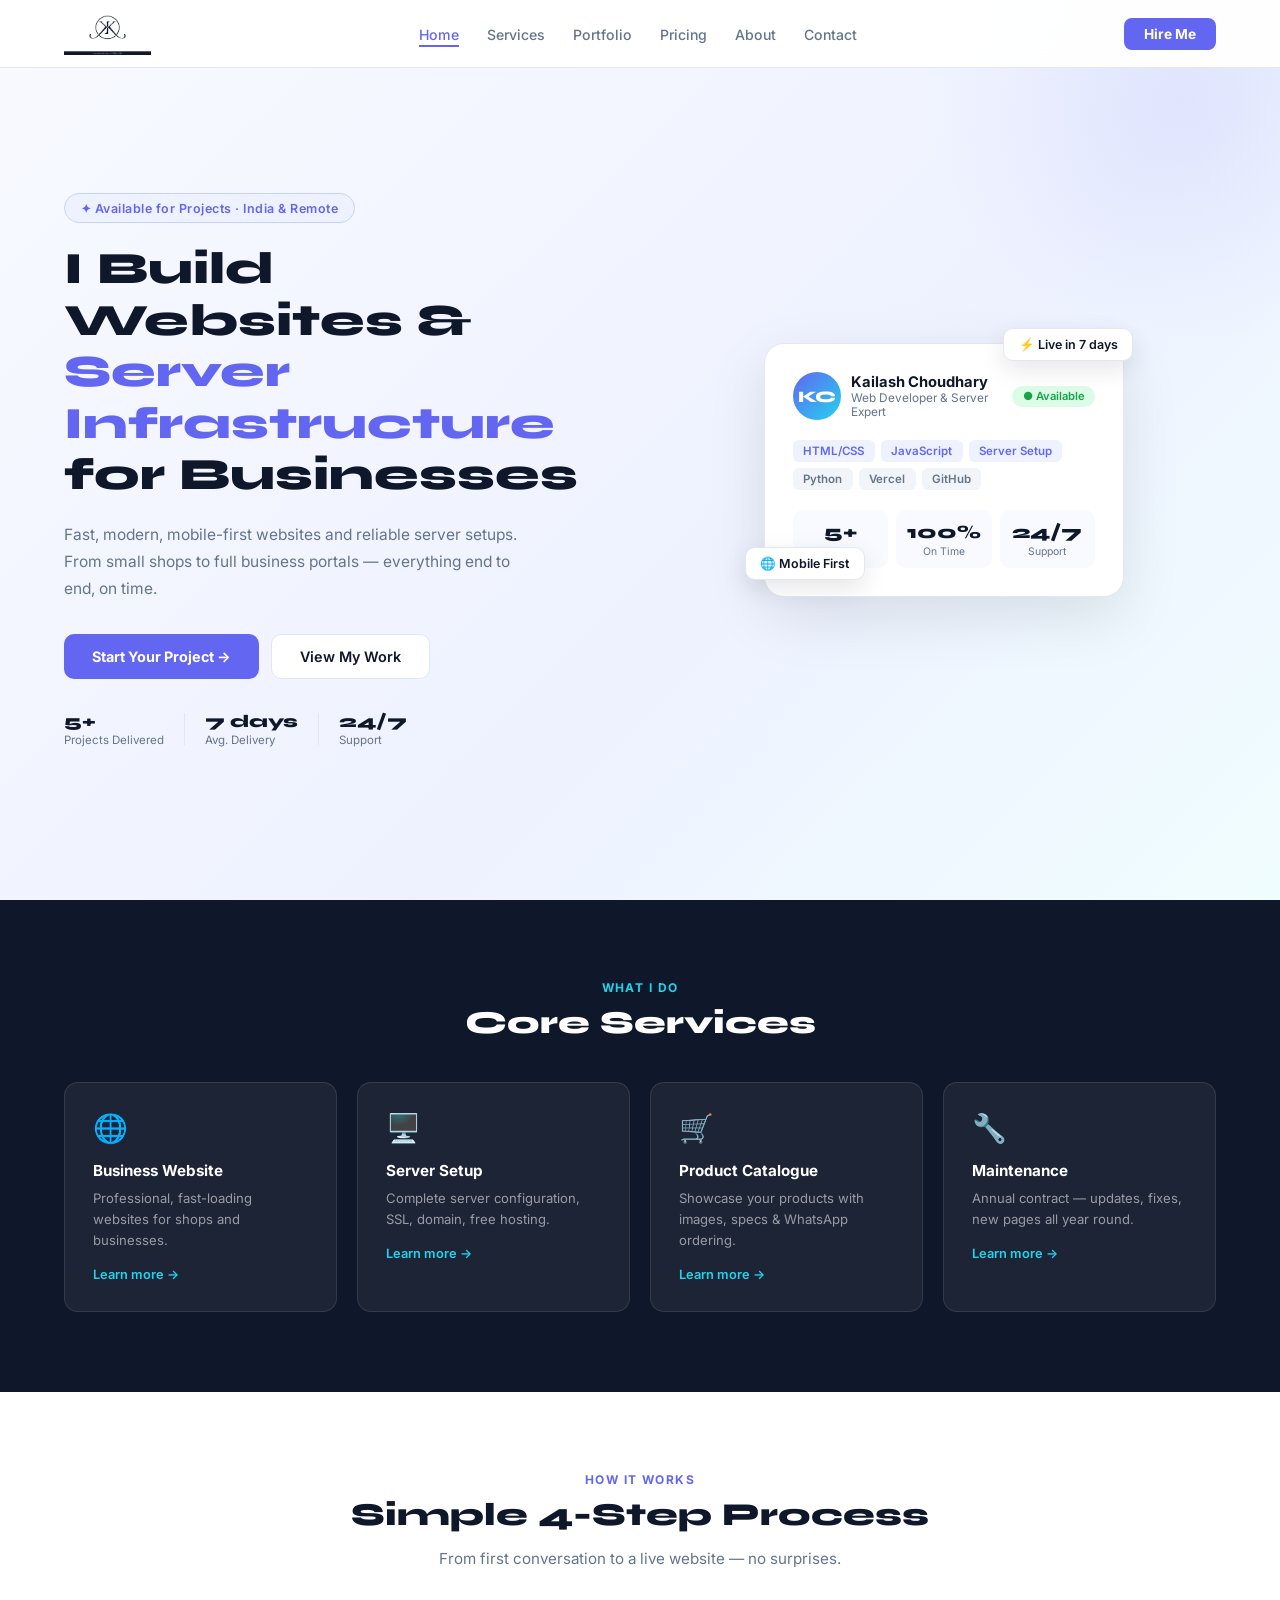
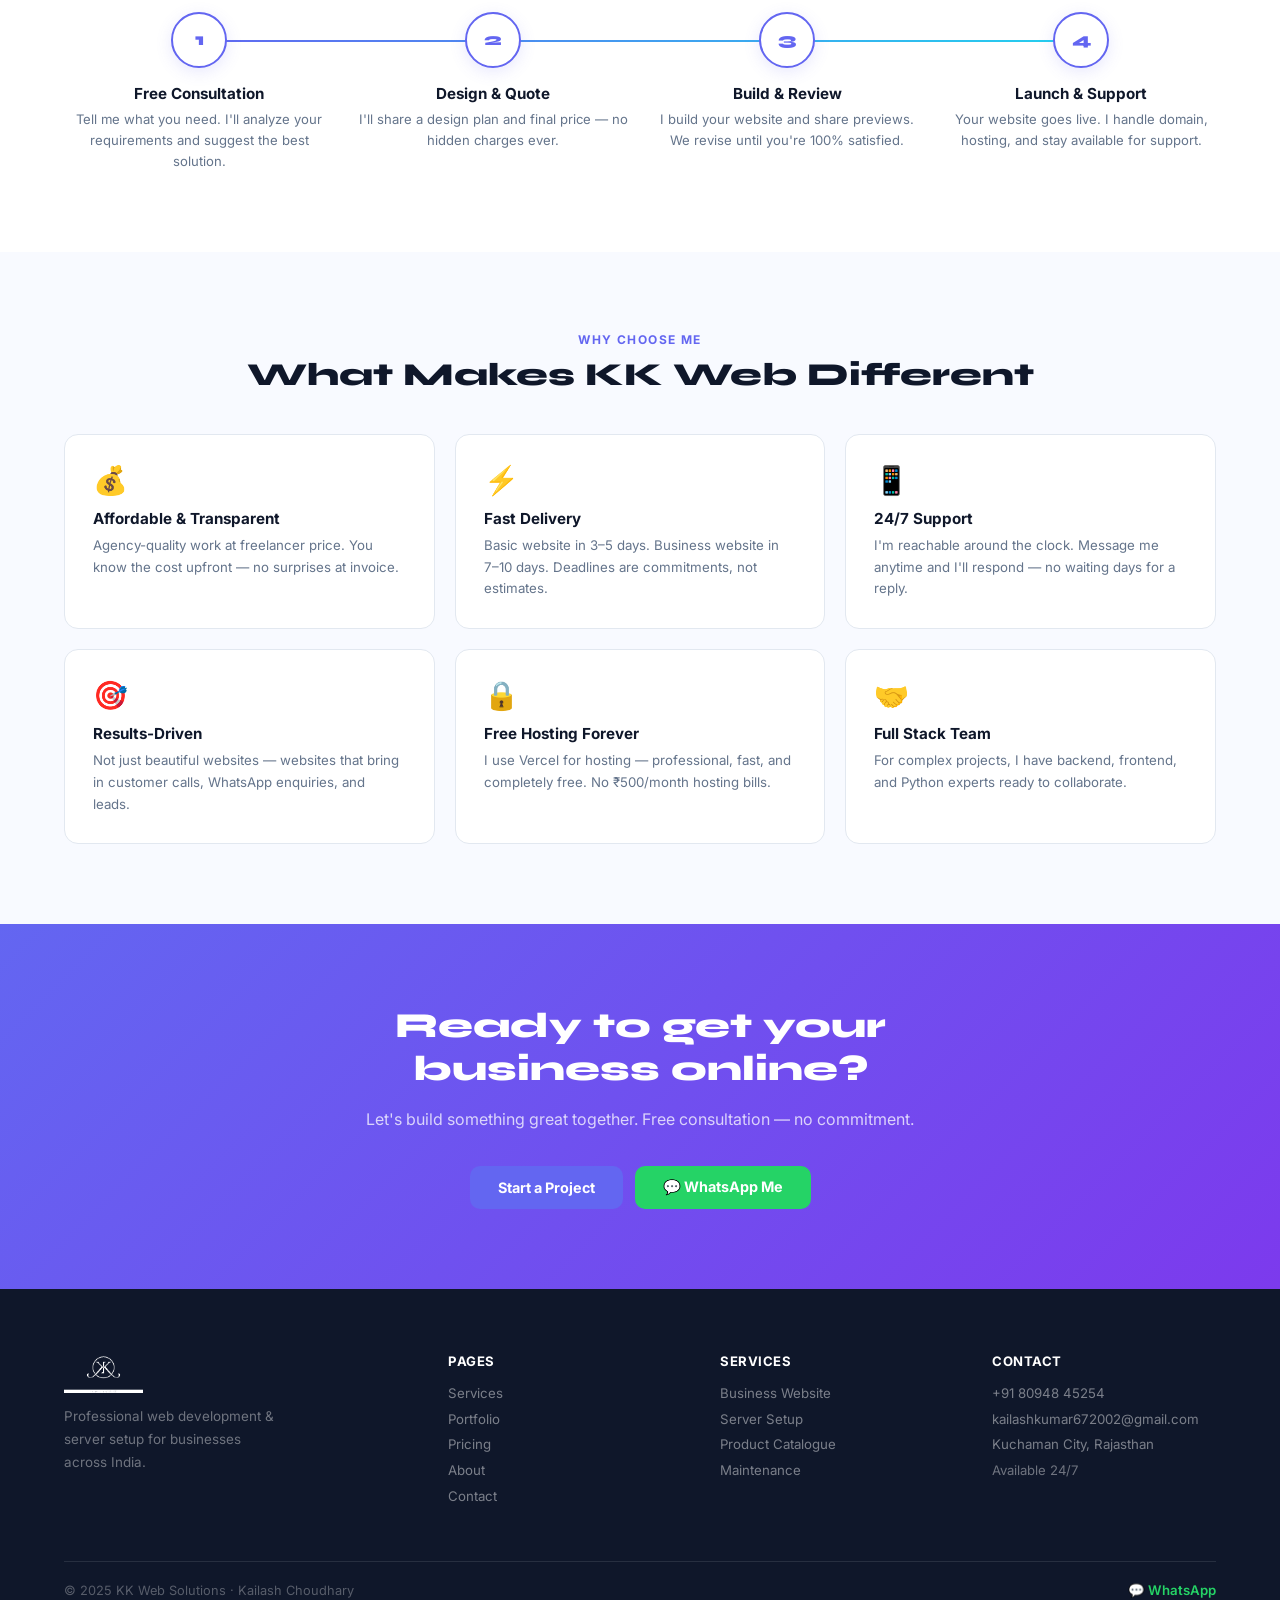
==== commit 4fe83006: "Add files via upload" ====
--- a/index.html
+++ b/index.html
@@ -12,7 +12,7 @@
 <body>
 
 <nav class="navbar" id="navbar">
-  <a href="index.html" class="nav-logo">KK<span>Web</span><div class="nav-dot"></div></a>
+  <a href="index.html" class="nav-logo"><img src="logo.png" alt="KK Web Solutions" class="nav-logo-img"/></a>
   <ul class="nav-links">
     <li><a href="index.html" class="active">Home</a></li>
     <li><a href="services.html">Services</a></li>
@@ -151,7 +151,7 @@
   <div class="container">
     <div class="footer-top">
       <div class="footer-brand">
-        <div class="nav-logo" style="margin-bottom:.75rem">KK<span>Web</span></div>
+        <img src="logo.png" alt="KK Web Solutions" class="footer-logo-img"/>
         <p>Professional web development & server setup for businesses across India.</p>
       </div>
       <div class="footer-links-col">
--- a/style.css
+++ b/style.css
@@ -237,3 +237,24 @@
   .footer-top{grid-template-columns:1fr}
   .hero-trust{flex-wrap:wrap;gap:.75rem}
 }
+
+/* ── KK LOGO IMAGE ── */
+.nav-logo { padding: 8px 0; }
+.nav-logo-img {
+  height: 44px;
+  width: auto;
+  display: block;
+  object-fit: contain;
+}
+.footer-logo-img {
+  height: 40px;
+  width: auto;
+  display: block;
+  object-fit: contain;
+  margin-bottom: .75rem;
+  /* Footer is dark bg — invert to white */
+  filter: invert(1) brightness(2);
+}
+@media(max-width:768px) {
+  .nav-logo-img { height: 38px !important; }
+}
